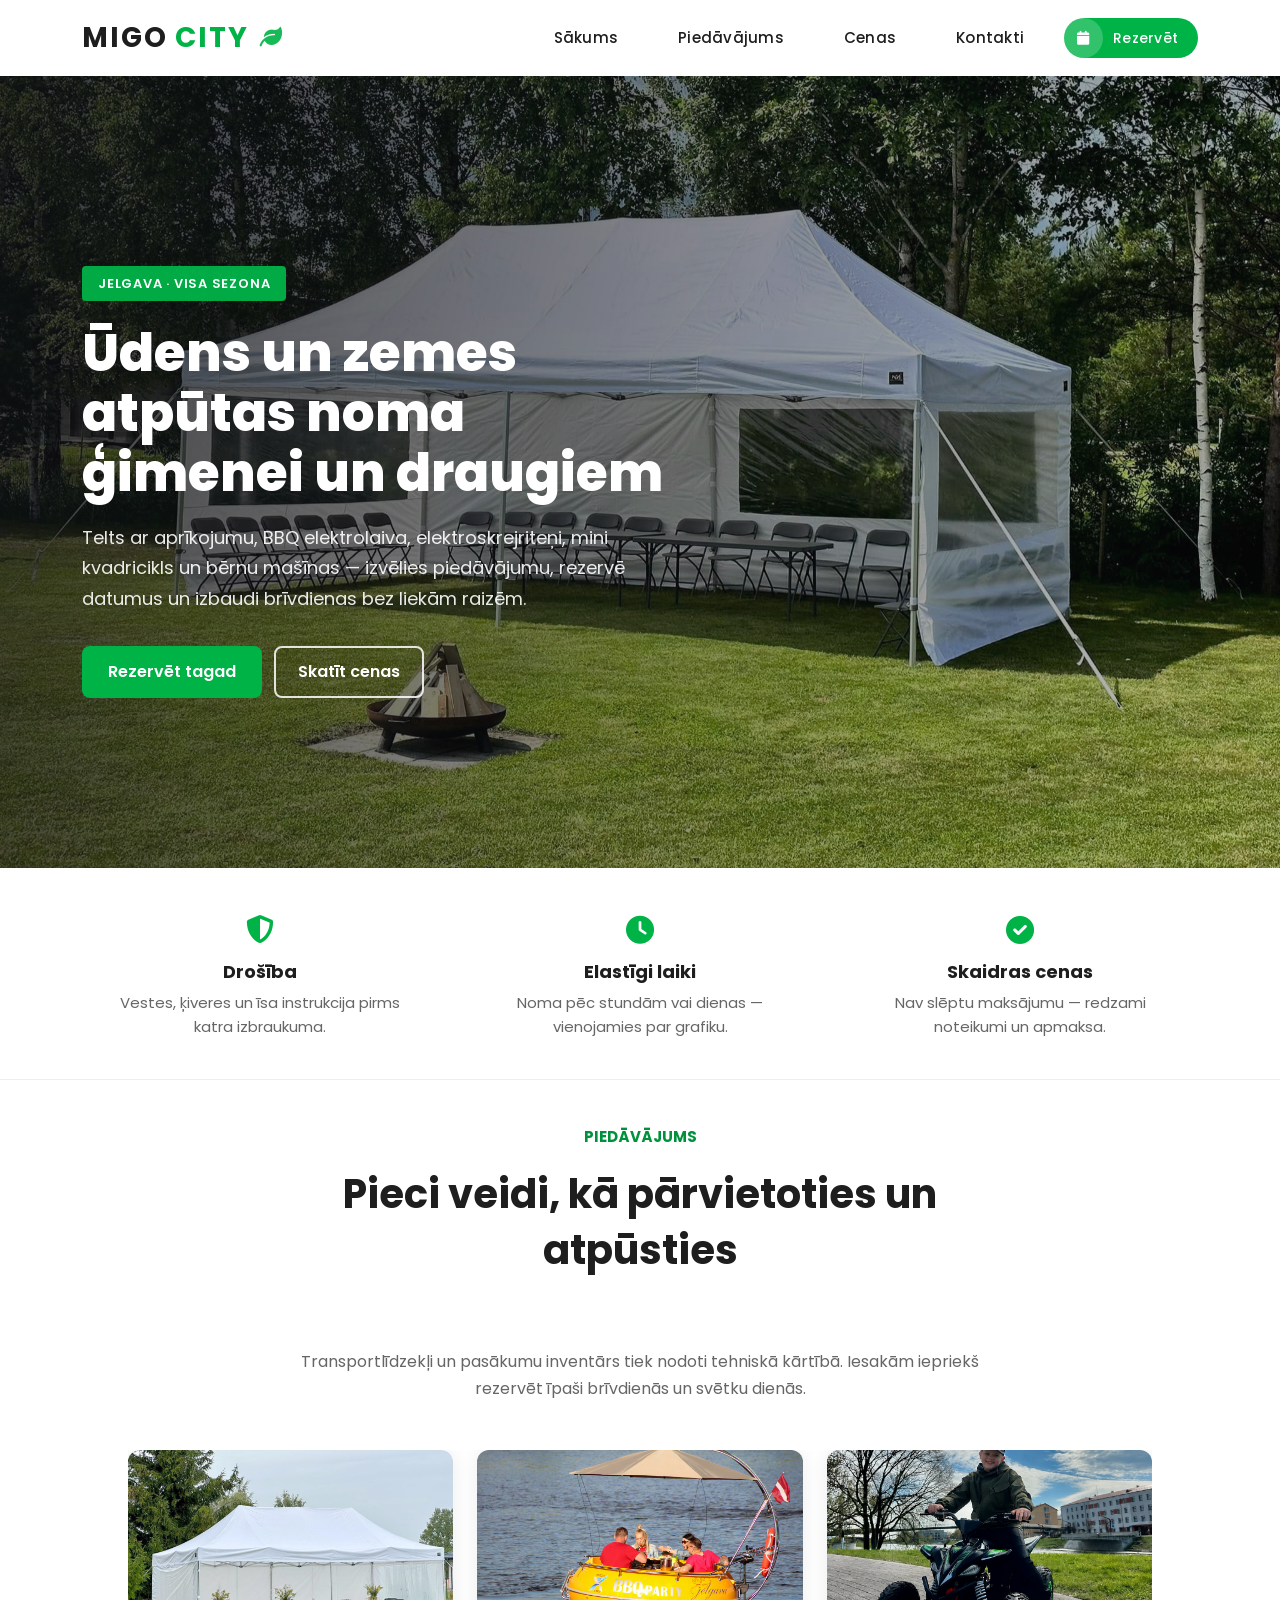
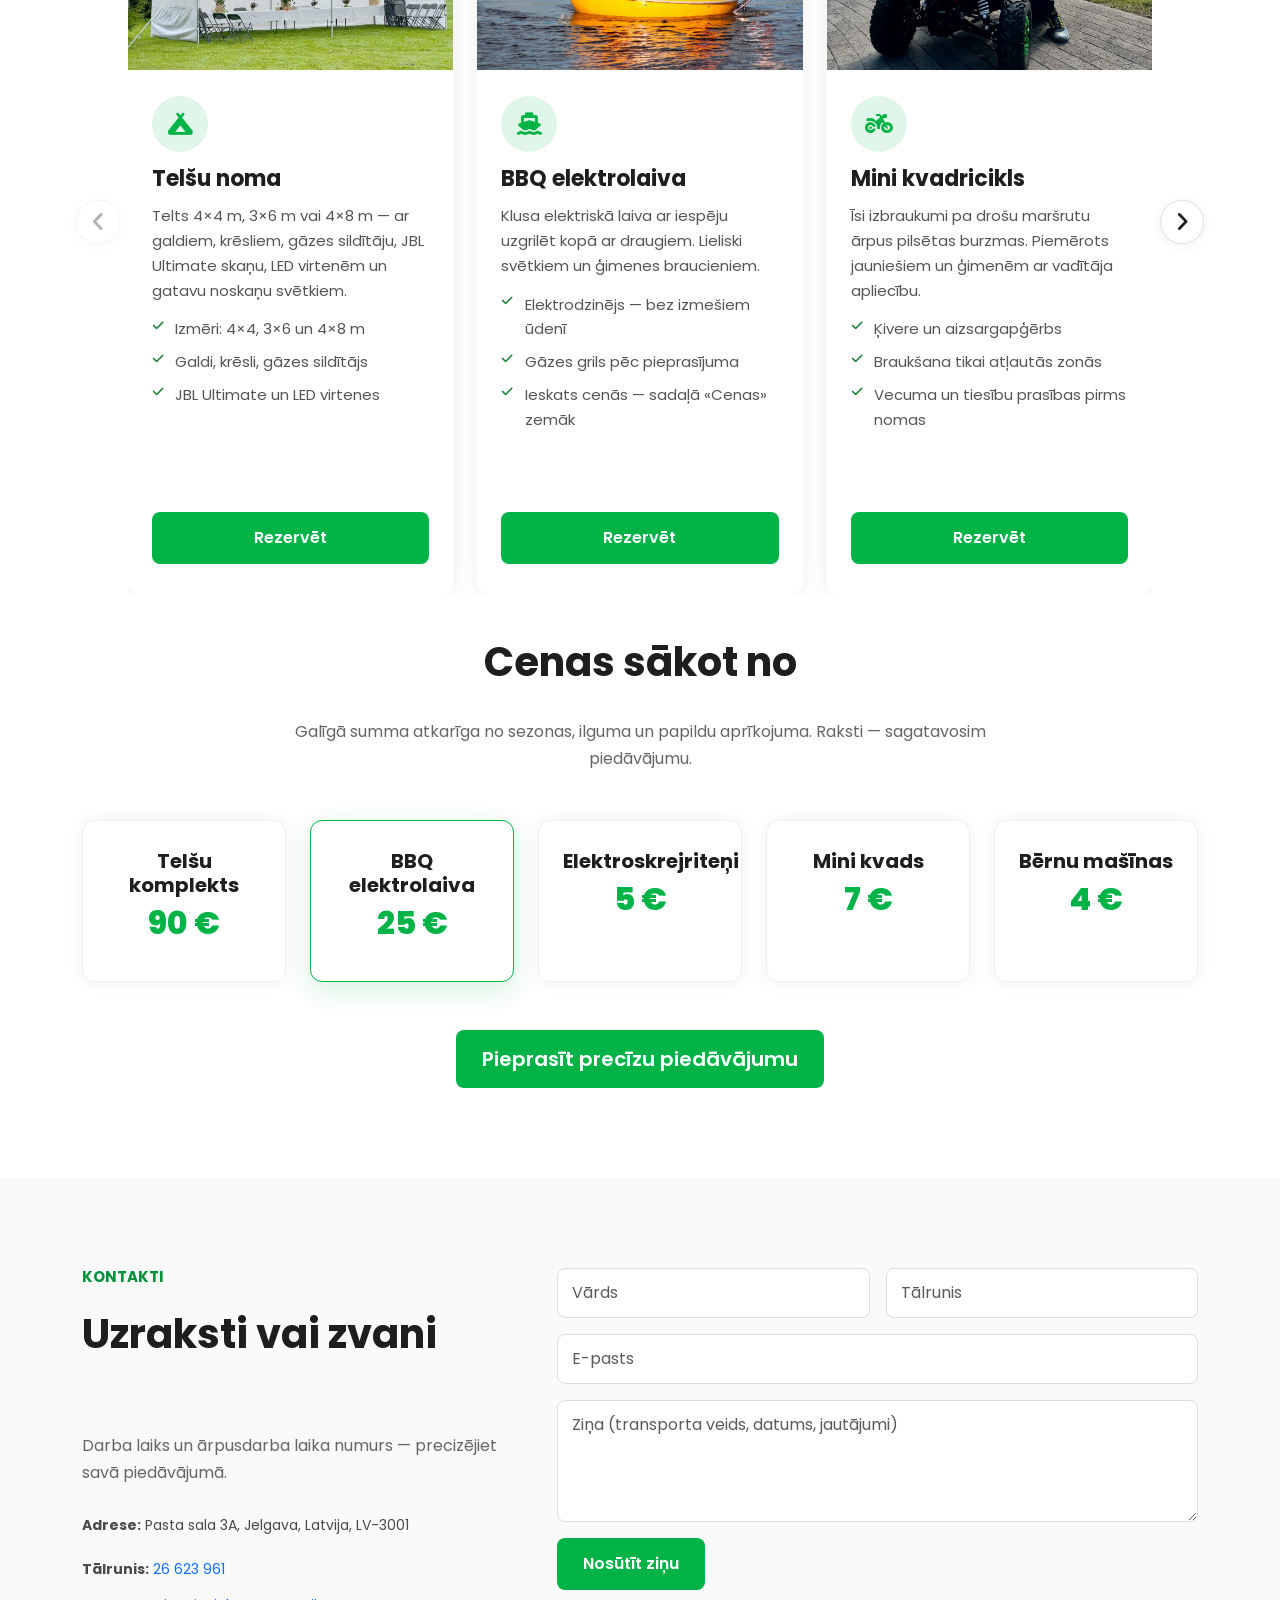
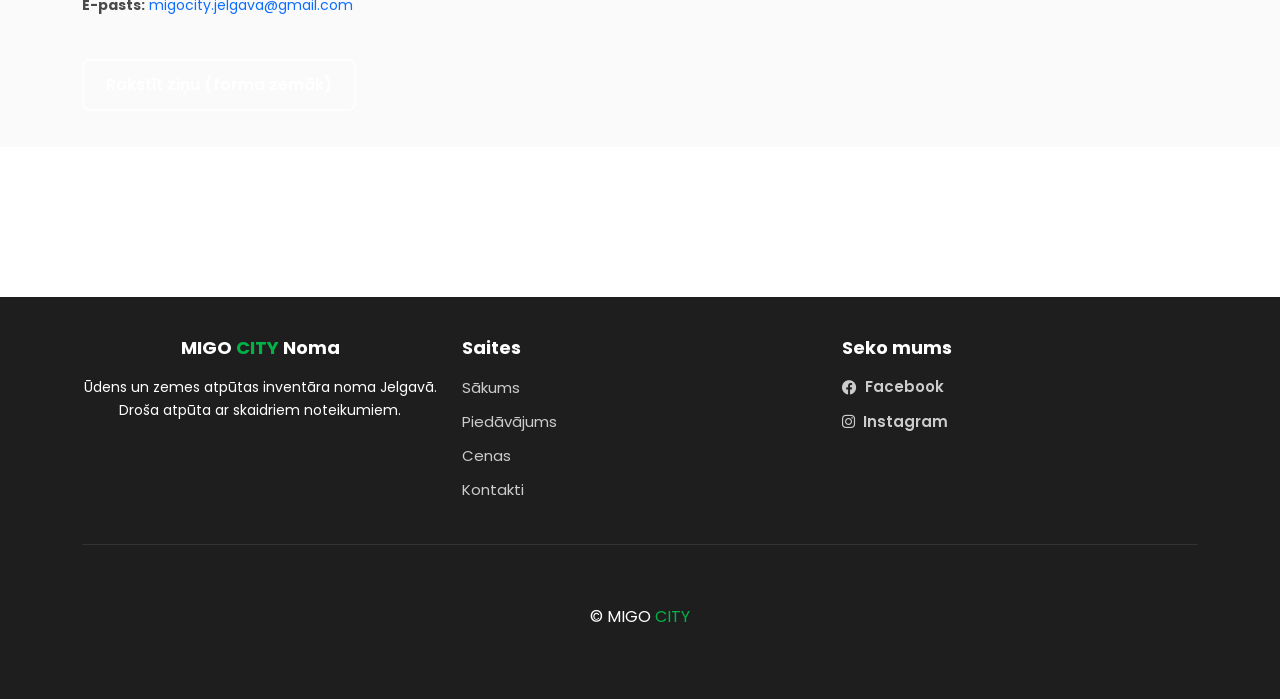
==== index.html @ c5088e1a "Add files via upload" ====
<!DOCTYPE html>
<html lang="lv">

<head>
  <meta charset="utf-8">
  <meta name="viewport" content="width=device-width, initial-scale=1, shrink-to-fit=no">
  <meta name="description" content="Bērnu mašīnu, laivu, elektroskrejriteņu, mini kvadriciklu un telšu noma Jelgavā — ar galdiem, krēsliem, skaņu un LED. Rezervācija un atpūta ar ģimeni.">
  <link href="https://fonts.googleapis.com/css2?family=Poppins:wght@100;200;300;400;500;600;700;800;900&display=swap" rel="stylesheet">
  <title>Migo City Noma — ūdens un zemes atpūta Jelgavā</title>
  <link href="vendor/bootstrap/css/bootstrap.min.css" rel="stylesheet">
  <link rel="stylesheet" href="assets/css/fontawesome.css">
  <link rel="stylesheet" href="assets/css/site.css">
  <link rel="stylesheet" href="assets/css/animate.css">
</head>

<body class="rentals-site">

  <div id="js-preloader" class="js-preloader">
    <div class="preloader-inner">
      <span class="dot"></span>
      <div class="dots"><span></span><span></span><span></span></div>
    </div>
  </div>

  <header class="header-area header-sticky">
    <div class="container">
      <div class="row">
        <div class="col-12">
          <nav class="main-nav">
            <a href="index.html" class="logo">
              <h1><span class="logo-brand-migo">Migo</span> <span class="logo-brand-city">City</span><i class="fa-solid fa-leaf logo-brand-leaf" aria-hidden="true"></i></h1>
            </a>
            <ul class="nav scroll-to-section">
              <li><a href="#sakums">Sākums</a></li>
              <li><a href="#piedavajums">Piedāvājums</a></li>
              <li><a href="#cenas">Cenas</a></li>
              <li><a href="#kontakti">Kontakti</a></li>
              <li><a href="#" data-bs-toggle="modal" data-bs-target="#reservationModal"><i class="fa fa-calendar"></i> Rezervēt</a></li>
            </ul>
            <a class="menu-trigger"><span>Menu</span></a>
          </nav>
        </div>
      </div>
    </div>
  </header>

  <!-- Hero -->
  <section id="sakums" class="rentals-hero header-text">
    <div class="rentals-hero-bg" aria-hidden="true">
      <div class="rentals-hero-track">
        <div class="rentals-hero-slide rentals-hero-slide--2"></div>
        <div class="rentals-hero-slide rentals-hero-slide--3"></div>
        <div class="rentals-hero-slide rentals-hero-slide--2dup" aria-hidden="true"></div>
      </div>
    </div>
    <div class="container">
      <div class="row">
        <div class="col-lg-10 col-xl-9">
          <span class="rentals-hero-badge">Jelgava · visa sezona</span>
          <h1 class="rentals-hero-title">Ūdens un zemes atpūtas noma ģimenei un draugiem</h1>
          <p class="rentals-hero-lead">Telts ar aprīkojumu, BBQ elektrolaiva, elektroskrejriteņi, mini kvadricikls un bērnu mašīnas — izvēlies piedāvājumu, rezervē datumus un izbaudi brīvdienas bez liekām raizēm.</p>
          <div class="rentals-hero-actions">
            <button type="button" class="btn rentals-btn-primary" data-bs-toggle="modal" data-bs-target="#reservationModal">Rezervēt tagad</button>
            <a href="#cenas" class="btn rentals-btn-outline">Skatīt cenas</a>
          </div>
        </div>
      </div>
    </div>
  </section>

  <!-- Trust strip -->
  <section class="rentals-strip">
    <div class="container">
      <div class="row text-center g-4">
        <div class="col-md-4">
          <div class="rentals-strip-item">
            <i class="fa-solid fa-shield rentals-strip-icon" aria-hidden="true"></i>
            <h3>Drošība</h3>
            <p>Vestes, ķiveres un īsa instrukcija pirms katra izbraukuma.</p>
          </div>
        </div>
        <div class="col-md-4">
          <div class="rentals-strip-item">
            <i class="fa-solid fa-clock rentals-strip-icon" aria-hidden="true"></i>
            <h3>Elastīgi laiki</h3>
            <p>Noma pēc stundām vai dienas — vienojamies par grafiku.</p>
          </div>
        </div>
        <div class="col-md-4">
          <div class="rentals-strip-item">
            <i class="fa-solid fa-circle-check rentals-strip-icon" aria-hidden="true"></i>
            <h3>Skaidras cenas</h3>
            <p>Nav slēptu maksājumu — redzami noteikumi un apmaksa.</p>
          </div>
        </div>
      </div>
    </div>
  </section>

  <!-- Offerings -->
  <section id="piedavajums" class="section rentals-section">
    <div class="container">
      <div class="row">
        <div class="col-lg-8 offset-lg-2 text-center mb-5">
          <div class="section-heading">
            <h6>Piedāvājums</h6>
            <h2>Pieci veidi, kā pārvietoties un atpūsties</h2>
          </div>
          <p class="rentals-muted">Transportlīdzekļi un pasākumu inventārs tiek nodoti tehniskā kārtībā. Iesakām iepriekš rezervēt īpaši brīvdienās un svētku dienās.</p>
        </div>
      </div>
      <div class="rentals-cards-carousel" id="rentalsOfferingsCarousel">
        <button type="button" class="rentals-cards-nav rentals-cards-nav-prev" aria-controls="rentalsOfferingsTrack" aria-label="Iepriekšējie piedāvājumi" disabled>
          <i class="fa fa-angle-left" aria-hidden="true"></i>
        </button>
        <div class="rentals-cards-carousel-viewport">
          <div class="rentals-cards-carousel-track" id="rentalsOfferingsTrack">
            <div class="rentals-cards-carousel-cell">
              <article class="rentals-card">
                <img class="rentals-card-img" src="assets/images/tent-rental.jpg" alt="Telts un pasākumu aprīkojums">
                <div class="rentals-card-body">
                  <div class="rentals-icon" aria-hidden="true"><i class="fa-solid fa-campground"></i></div>
                  <h3>Telšu noma</h3>
                  <p class="rentals-card-text">Telts 4×4 m, 3×6 m vai 4×8 m — ar galdiem, krēsliem, gāzes sildītāju, JBL Ultimate skaņu, LED virtenēm un gatavu noskaņu svētkiem.</p>
                  <ul>
                    <li>Izmēri: 4×4, 3×6 un 4×8 m</li>
                    <li>Galdi, krēsli, gāzes sildītājs</li>
                    <li>JBL Ultimate un LED virtenes</li>
                  </ul>
                  <button type="button" class="btn reservation-popup-btn w-100" data-bs-toggle="modal" data-bs-target="#reservationModal">Rezervēt</button>
                </div>
              </article>
            </div>
            <div class="rentals-cards-carousel-cell">
              <article class="rentals-card">
                <img class="rentals-card-img" src="assets/images/bbq-rental.jpg" alt="BBQ elektrolaiva">
                <div class="rentals-card-body">
                  <div class="rentals-icon" aria-hidden="true"><i class="fa-solid fa-ship"></i></div>
                  <h3>BBQ elektrolaiva</h3>
                  <p class="rentals-card-text">Klusa elektriskā laiva ar iespēju uzgrilēt kopā ar draugiem. Lieliski svētkiem un ģimenes braucieniem.</p>
                  <ul>
                    <li>Elektrodzinējs — bez izmešiem ūdenī</li>
                    <li>Gāzes grils pēc pieprasījuma</li>
                    <li>Ieskats cenās — sadaļā «Cenas» zemāk</li>
                  </ul>
                  <button type="button" class="btn reservation-popup-btn w-100" data-bs-toggle="modal" data-bs-target="#reservationModal">Rezervēt</button>
                </div>
              </article>
            </div>
            <div class="rentals-cards-carousel-cell">
              <article class="rentals-card">
                <img class="rentals-card-img rentals-card-img--focus-lower" src="assets/images/mini-quad-rental.png" alt="Mini kvadricikls">
                <div class="rentals-card-body">
                  <div class="rentals-icon" aria-hidden="true"><i class="fa-solid fa-motorcycle"></i></div>
                  <h3>Mini kvadricikls</h3>
                  <p class="rentals-card-text">Īsi izbraukumi pa drošu maršrutu ārpus pilsētas burzmas. Piemērots jauniešiem un ģimenēm ar vadītāja apliecību.</p>
                  <ul>
                    <li>Ķivere un aizsargapģērbs</li>
                    <li>Braukšana tikai atļautās zonās</li>
                    <li>Vecuma un tiesību prasības pirms nomas</li>
                  </ul>
                  <button type="button" class="btn reservation-popup-btn w-100" data-bs-toggle="modal" data-bs-target="#reservationModal">Rezervēt</button>
                </div>
              </article>
            </div>
            <div class="rentals-cards-carousel-cell">
              <article class="rentals-card">
                <img class="rentals-card-img" src="assets/images/electric-scooter-rental.jpg" alt="Elektroskrejriteņi">
                <div class="rentals-card-body">
                  <div class="rentals-icon" aria-hidden="true"><i class="fa-solid fa-bolt"></i></div>
                  <h3>Elektroskrejriteņu noma</h3>
                  <p class="rentals-card-text">Klusi un ērti braucieni pa pilsētu vai promenādi — bez izmešiem, ar vienkāršu vadību. Piemēroti īsiem izbraucieniem un atklāšanai ar draugiem.</p>
                  <ul>
                    <li>Ķivere un drošības aprīkojums pēc noteikumiem</li>
                    <li>Instruktāža pie pirmās nomas</li>
                    <li>Maršruts un ātruma ierobežojumi — saskaņojam pirms izbraukšanas</li>
                  </ul>
                  <button type="button" class="btn reservation-popup-btn w-100" data-bs-toggle="modal" data-bs-target="#reservationModal">Rezervēt</button>
                </div>
              </article>
            </div>
            <div class="rentals-cards-carousel-cell">
              <article class="rentals-card">
                <img class="rentals-card-img" src="assets/images/rentals-hero-3.jpg" alt="Bērnu mašīnas">
                <div class="rentals-card-body">
                  <div class="rentals-icon" aria-hidden="true"><i class="fa-solid fa-car"></i></div>
                  <h3>Bērnu mašīnas</h3>
                  <p class="rentals-card-text">Elektriskās rotaļu mašīnas īsiem izbraukumiem — piemērotas bērniem pieaugušo uzraudzībā. Lieliski ģimenes pasākumiem un svētkiem.</p>
                  <ul>
                    <li>Vecuma un svara ierobežojumi pēc modeļa</li>
                    <li>Braukšana tikai drošās zonās un pēc noteikumiem</li>
                    <li>Nomas ilgums pēc vienošanās</li>
                  </ul>
                  <button type="button" class="btn reservation-popup-btn w-100" data-bs-toggle="modal" data-bs-target="#reservationModal">Rezervēt</button>
                </div>
              </article>
            </div>
          </div>
        </div>
        <button type="button" class="rentals-cards-nav rentals-cards-nav-next" aria-controls="rentalsOfferingsTrack" aria-label="Nākamie piedāvājumi">
          <i class="fa fa-angle-right" aria-hidden="true"></i>
        </button>
      </div>
    </div>
  </section>

  <!-- Pricing -->
  <section id="cenas" class="section rentals-section">
    <div class="container">
      <div class="row mb-5">
        <div class="col-lg-8 offset-lg-2 text-center">
          <div class="section-heading">
            <h2>Cenas sākot no</h2>
          </div>
          <p class="rentals-muted">Galīgā summa atkarīga no sezonas, ilguma un papildu aprīkojuma. Raksti — sagatavosim piedāvājumu.</p>
        </div>
      </div>
      <div class="row row-cols-1 row-cols-md-2 row-cols-xl-5 g-4 rentals-price-row">
        <div class="col">
          <div class="rentals-price-card">
            <h3>Telšu komplekts</h3>
            <p class="rentals-price-amount">90 €</p>
          </div>
        </div>
        <div class="col">
          <div class="rentals-price-card rentals-price-card-featured">
            <h3>BBQ elektrolaiva</h3>
            <p class="rentals-price-amount">25 €</p>
          </div>
        </div>
        <div class="col">
          <div class="rentals-price-card">
            <h3>Elektroskrejriteņi</h3>
            <p class="rentals-price-amount">5 €</p>
          </div>
        </div>
        <div class="col">
          <div class="rentals-price-card">
            <h3>Mini kvads</h3>
            <p class="rentals-price-amount">7 €</p>
          </div>
        </div>
        <div class="col">
          <div class="rentals-price-card">
            <h3>Bērnu mašīnas</h3>
            <p class="rentals-price-amount">4 €</p>
          </div>
        </div>
      </div>
      <div class="text-center mt-5">
        <button type="button" class="btn rentals-btn-primary btn-lg" data-bs-toggle="modal" data-bs-target="#reservationModal">Pieprasīt precīzu piedāvājumu</button>
      </div>
    </div>
  </section>

  <!-- Contact -->
  <section id="kontakti" class="rentals-section rentals-section-alt">
    <div class="container">
      <div class="row">
        <div class="col-lg-5 mb-4 mb-lg-0 scroll-to-section">
          <div class="section-heading">
            <h6>Kontakti</h6>
            <h2>Uzraksti vai zvani</h2>
          </div>
          <p class="rentals-muted mb-4">Darba laiks un ārpusdarba laika numurs — precizējiet savā piedāvājumā.</p>
          <p class="mb-3"><strong>Adrese:</strong> Pasta sala 3A, Jelgava, Latvija, LV-3001</p>
          <p class="mb-2"><strong>Tālrunis:</strong> <a href="tel:+37126623961">26 623 961</a></p>
          <p class="mb-4"><strong>E-pasts:</strong> <a href="mailto:migocity.jelgava@gmail.com">migocity.jelgava@gmail.com</a></p>
          <a href="#kontakti" class="btn rentals-btn-outline mt-3">Rakstīt ziņu (forma zemāk)</a>
        </div>
        <div class="col-lg-7">
          <form class="rentals-contact-form" id="rentalsQuickForm" action="#" method="post">
            <div class="row g-3">
              <div class="col-md-6">
                <input type="text" class="form-control" name="name" placeholder="Vārds" required autocomplete="name">
              </div>
              <div class="col-md-6">
                <input type="tel" class="form-control" name="phone" placeholder="Tālrunis" autocomplete="tel">
              </div>
              <div class="col-12">
                <input type="email" class="form-control" name="email" placeholder="E-pasts" required autocomplete="email">
              </div>
              <div class="col-12">
                <textarea class="form-control" name="message" rows="4" placeholder="Ziņa (transporta veids, datums, jautājumi)" required></textarea>
              </div>
              <div class="col-12">
                <button type="submit" class="btn rentals-btn-primary">Nosūtīt ziņu</button>
              </div>
            </div>
          </form>
          <p class="rentals-form-done mt-3" id="rentalsFormDone" hidden>Paldies! Ziņa nosūtīta — sazināsimies tuvākajā laikā.</p>
        </div>
      </div>
    </div>
  </section>

  <!-- Footer -->
  <footer class="rentals-footer">
    <div class="container">
      <div class="row rentals-footer-grid">
        <div class="col-lg-4 col-md-6 mb-4 mb-lg-0 rentals-footer-brand-col">
          <h4><span class="logo-brand-migo">Migo</span> <span class="logo-brand-city">City</span> Noma</h4>
          <p class="rentals-footer-text">Ūdens un zemes atpūtas inventāra noma Jelgavā. Droša atpūta ar skaidriem noteikumiem.</p>
        </div>
        <div class="col-lg-4 col-md-6 mb-4 mb-lg-0">
          <h4>Saites</h4>
          <ul class="rentals-footer-links scroll-to-section">
            <li><a href="#sakums">Sākums</a></li>
            <li><a href="#piedavajums">Piedāvājums</a></li>
            <li><a href="#cenas">Cenas</a></li>
            <li><a href="#kontakti">Kontakti</a></li>
          </ul>
        </div>
        <div class="col-lg-4 col-md-6">
          <h4>Seko mums</h4>
          <div class="rentals-footer-social">
            <a href="https://www.facebook.com/Migo.City.Jelgava/" class="rentals-footer-social-link" target="_blank" rel="noopener noreferrer"><i class="fab fa-facebook" aria-hidden="true"></i><span> Facebook</span></a>
            <a href="https://www.instagram.com/migocityjelgava/" class="rentals-footer-social-link" target="_blank" rel="noopener noreferrer"><i class="fab fa-instagram" aria-hidden="true"></i><span> Instagram</span></a>
          </div>
        </div>
      </div>
      <div class="rentals-footer-bottom">
        <p>© <span class="logo-brand-migo">Migo</span> <span class="logo-brand-city">City</span></p>
      </div>
    </div>
  </footer>

  <!-- Reservation modal -->
  <div class="modal fade reservation-modal" id="reservationModal" tabindex="-1" aria-labelledby="reservationModalLabel" aria-hidden="true">
    <div class="modal-dialog modal-dialog-centered modal-dialog-scrollable">
      <div class="modal-content">
        <div class="modal-header">
          <h5 class="modal-title" id="reservationModalLabel">Rezervācija</h5>
          <button type="button" class="btn-close" data-bs-dismiss="modal" aria-label="Aizvērt"></button>
        </div>
        <div class="modal-body reservation-modal-body">
          <div id="reservationWidget" class="reservation-widget">
            <div class="reservation-step" id="reservationCalendarStep">
              <p class="reservation-hint">Izvēlieties nomas sākuma un beigu datumu.</p>
              <div class="reservation-cal-toolbar">
                <button type="button" class="reservation-cal-nav" id="resCalPrev" aria-label="Iepriekšējais mēnesis">&lsaquo;</button>
                <span class="reservation-cal-title" id="resCalTitle"></span>
                <button type="button" class="reservation-cal-nav" id="resCalNext" aria-label="Nākamais mēnesis">&rsaquo;</button>
              </div>
              <div class="reservation-cal-weekdays" aria-hidden="true">
                <span>Pr</span><span>Ot</span><span>Tr</span><span>Ce</span><span>Pk</span><span>Se</span><span>Sv</span>
              </div>
              <div class="reservation-cal-grid" id="resCalGrid"></div>
            </div>
            <div class="reservation-step" id="reservationContactStep" hidden>
              <p class="reservation-summary"><strong>Izvēlētais periods:</strong> <span id="resSummaryDates"></span></p>
              <form id="reservationContactForm" class="reservation-form" novalidate>
                <input type="hidden" name="date_from" id="resDateFrom" value="">
                <input type="hidden" name="date_to" id="resDateTo" value="">
                <div class="mb-2">
                  <input type="text" class="form-control reservation-input" name="name" id="resName" placeholder="Vārds" required autocomplete="name">
                </div>
                <div class="mb-2">
                  <input type="tel" class="form-control reservation-input" name="phone" id="resPhone" placeholder="Tālrunis" required autocomplete="tel">
                </div>
                <div class="mb-2">
                  <input type="email" class="form-control reservation-input" name="email" id="resEmail" placeholder="E-pasts" required autocomplete="email">
                </div>
                <div class="mb-3">
                  <textarea class="form-control reservation-input" name="message" id="resMessage" rows="3" placeholder="Ziņa (neobligāti)"></textarea>
                </div>
                <button type="submit" class="btn reservation-submit">Nosūtīt rezervācijas pieprasījumu</button>
              </form>
              <button type="button" class="btn reservation-back" id="resCalBack">Atpakaļ pie kalendāra</button>
              <p class="reservation-done" id="reservationDone" hidden>Paldies! Jūsu pieprasījums ir saglabāts — mēs ar jums sazināsimies.</p>
            </div>
          </div>
        </div>
      </div>
    </div>
  </div>

  <script src="vendor/jquery/jquery.min.js"></script>
  <script src="vendor/bootstrap/js/bootstrap.min.js"></script>
  <script src="assets/js/custom.js"></script>
  <script>
    (function () {
      var f = document.getElementById('rentalsQuickForm');
      var done = document.getElementById('rentalsFormDone');
      if (f && done) {
        f.addEventListener('submit', function (e) {
          e.preventDefault();
          if (!f.checkValidity()) {
            f.reportValidity();
            return;
          }
          f.reset();
          done.hidden = false;
        });
      }
    })();
  </script>
</body>

</html>
---- assets/css/site.css ----
/* Migo City Noma — lapas stili */

:root {
  --migo-accent: #00b347;
  --migo-accent-hover: #00913c;
  --migo-accent-rgb: 0, 179, 71;
  --header-height: 76px;
  --header-height-sticky: 64px;
  --header-height-mobile: 68px;
}

/* ---------------------------------------------
Table of contents
------------------------------------------------
01. font & reset css
02. reset
03. global styles
04. header
05. banner
06. features
07. testimonials
08. contact
09. footer

--------------------------------------------- */
/* 
---------------------------------------------
font & reset css
--------------------------------------------- 
*/
@import url("https://fonts.googleapis.com/css2?family=Poppins:wght@100;200;300;400;500;600;700;800;900");
/* 
---------------------------------------------
reset
--------------------------------------------- 
*/
html, body, div, span, applet, object, iframe, h1, h2, h3, h4, h5, h6, p, blockquote, div
pre, a, abbr, acronym, address, big, cite, code, del, dfn, em, font, img, ins, kbd, q,
s, samp, small, strike, strong, sub, sup, tt, var, b, u, i, center, dl, dt, dd, ol, ul, li,
figure, header, nav, section, article, aside, footer, figcaption {
  margin: 0;
  padding: 0;
  border: 0;
  outline: 0;
}

.clearfix:after {
  content: ".";
  display: block;
  clear: both;
  visibility: hidden;
  line-height: 0;
  height: 0;
}

.clearfix {
  display: inline-block;
}

html[xmlns] .clearfix {
  display: block;
}

* html .clearfix {
  height: 1%;
}

ul, li {
  padding: 0;
  margin: 0;
  list-style: none;
}

header, nav, section, article, aside, footer, hgroup {
  display: block;
}

* {
  box-sizing: border-box;
}

html, body {
  font-family: 'Poppins', sans-serif;
  -ms-text-size-adjust: 100%;
  -webkit-font-smoothing: antialiased;
  -moz-osx-font-smoothing: grayscale;
}

a {
  text-decoration: none !important;
}

h1, h2, h3, h4, h5, h6 {
  color: #1e1e1e;
  margin-top: 0px;
  margin-bottom: 0px;
  font-weight: 700;
}

ul {
  margin-bottom: 0px;
}

p {
  font-size: 14px;
  line-height: 28px;
  color: #4a4a4a;
}

img {
  width: 100%;
  overflow: hidden;
}

/* 
---------------------------------------------
Global Styles
--------------------------------------------- 
*/
html,
body {
  font-family: 'Poppins', sans-serif;
}

::selection {
  background: #0071f8;
  color: #fff;
}

::-moz-selection {
  background: #0071f8;
  color: #fff;
}

.section {
  margin-top: 120px;
}

.section-heading {
  margin-bottom: 70px;
}

.section-heading h2 {
  font-size: 40px;
  font-weight: 700;
  text-transform: capitalize;
  margin-top: 20px;
  line-height: 56px;
}

.section-heading h2 em {
  font-style: normal;
  color: #0071f8;
}

.section-heading h6 {
  color: var(--migo-accent-hover);
  font-size: 15px;
  text-transform: uppercase;
  font-weight: 700;
}

.icon-button a {
  display: inline-block;
  background-color: #1e1e1e;
  color: #fff;
  font-size: 14px;
  font-weight: 400;
  height: 50px;
  line-height: 50px;
  padding: 0px 30px 0px 0px;
  border-radius: 25px;
  transition: all .3s;
}

.icon-button a i {
  background-color: var(--migo-accent);
  height: 50px;
  width: 50px;
  text-align: center;
  border-radius: 50%;
  line-height: 50px;
  display: inline-block;
  margin-right: 15px;
  margin-left: -1px;
}

.icon-button a:hover {
  color: var(--migo-accent);
}

.icon-button a:hover i {
  color: #fff;
}

.main-button a {
  display: inline-block;
  background-color: #1e1e1e;
  color: #fff;
  font-size: 14px;
  font-weight: 500;
  height: 40px;
  line-height: 40px;
  padding: 0px 30px;
  border-radius: 25px;
  transition: all .3s;
}

.main-button a:hover {
  background-color: var(--migo-accent);
  color: #fff;
}

/* 
---------------------------------------------
Pre-loader Style
--------------------------------------------- 
*/

.js-preloader {
  position: fixed;
  top: 0;
  left: 0;
  right: 0;
  bottom: 0;
  background-color: rgba(0,0,0,0.99);
  display: -webkit-box;
  display: flex;
  -webkit-box-align: center;
  align-items: center;
  -webkit-box-pack: center;
  justify-content: center;
  opacity: 1;
  visibility: visible;
  z-index: 9999;
  -webkit-transition: opacity 0.25s ease;
  transition: opacity 0.25s ease;
}

.js-preloader.loaded {
  opacity: 0;
  visibility: hidden;
  pointer-events: none;
}

@-webkit-keyframes dot {
  50% {
      -webkit-transform: translateX(96px);
      transform: translateX(96px);
  }
}

@keyframes dot {
  50% {
      -webkit-transform: translateX(96px);
      transform: translateX(96px);
  }
}

@-webkit-keyframes dots {
  50% {
      -webkit-transform: translateX(-31px);
      transform: translateX(-31px);
  }
}

@keyframes dots {
  50% {
      -webkit-transform: translateX(-31px);
      transform: translateX(-31px);
  }
}

.preloader-inner {
  position: relative;
  width: 142px;
  height: 40px;
  background: transparent;
}

.preloader-inner .dot {
  position: absolute;
  width: 16px;
  height: 16px;
  top: 12px;
  left: 15px;
  background: var(--migo-accent);
  border-radius: 50%;
  -webkit-transform: translateX(0);
  transform: translateX(0);
  -webkit-animation: dot 2.8s infinite;
  animation: dot 2.8s infinite;
}

.preloader-inner .dots {
  -webkit-transform: translateX(0);
  transform: translateX(0);
  margin-top: 12px;
  margin-left: 31px;
  -webkit-animation: dots 2.8s infinite;
  animation: dots 2.8s infinite;
}

.preloader-inner .dots span {
  display: block;
  float: left;
  width: 16px;
  height: 16px;
  margin-left: 16px;
  background: var(--migo-accent);
  border-radius: 50%;
}



/* 
---------------------------------------------
Header Style
--------------------------------------------- 
*/

.sub-header {
  background-color: #fff;
  padding: 10px 0px;
  border-bottom: 1px solid #eee;
}

.sub-header ul li {
  display: inline-block;
}

.sub-header ul.social-links {
  text-align: right;
}

.sub-header ul.social-links li {
  margin-left: 8px;
}

.sub-header ul.social-links li a {
  display: inline-block;
  width: 30px;
  height: 30px;
  background-color: #cdcdcd;
  border-radius: 50%;
  text-align: center;
  line-height: 30px;
  color: #fff;
  font-size: 14px;
  transition: all .3s;
}

.sub-header ul.social-links li a:hover {
  background-color: var(--migo-accent);
}

.sub-header ul.info li {
  font-size: 14px;
  color: #7a7a7a;
  border-right: 1px solid #eee;
  margin-right: 25px;
  padding-right: 25px;
}

.sub-header ul.info li:last-child {
  margin-right: 0px;
  padding-right: 0px;
  border-right: none;
}

.sub-header ul.info li i {
  font-size: 20px;
  color: var(--migo-accent);
  margin-right: 8px;
}

.background-header {
  background-color: #fff;
  height: var(--header-height-sticky) !important;
  position: fixed!important;
  top: 0!important;
  left: 0;
  right: 0;
  box-shadow: 0px 0px 10px rgba(0,0,0,0.15)!important;
  -webkit-transition: all .5s ease 0s;
  -moz-transition: all .5s ease 0s;
  -o-transition: all .5s ease 0s;
  transition: all .5s ease 0s;
}

.header-area {
  position: relative;
  background-color: #fff;
  height: var(--header-height);
  z-index: 100;
  -webkit-transition: all .5s ease 0s;
  -moz-transition: all .5s ease 0s;
  -o-transition: all .5s ease 0s;
  transition: all .5s ease 0s;
}

.header-area .main-nav {
  background: transparent;
  display: flex;
}

.header-area .main-nav .logo {
  -webkit-transition: all 0.3s ease 0s;
  -moz-transition: all 0.3s ease 0s;
  -o-transition: all 0.3s ease 0s;
  transition: all 0.3s ease 0s;
  display: inline-block;
}

.header-area .main-nav .logo h1 {
  line-height: var(--header-height);
  font-size: 28px;
  text-transform: uppercase;
  color: #1e1e1e;
  font-weight: 700;
  letter-spacing: 2px;
  white-space: nowrap;
  display: inline-flex;
  align-items: center;
  gap: 0.25em;
}

.logo-brand-migo,
.logo-brand-city {
  text-transform: uppercase;
}

.logo-brand-city {
  color: var(--migo-accent);
}

.logo-brand-leaf {
  color: var(--migo-accent);
  font-size: 0.8em;
  margin-left: 0.18em;
  opacity: 0.9;
  transform: translateY(-0.05em);
}

.background-header .main-nav .logo h1 {
  line-height: var(--header-height-sticky);
}

.header-area .main-nav ul.nav {
  flex-basis: 100%;
  margin-top: 12px;
  justify-content: right;
  -webkit-transition: all 0.3s ease 0s;
  -moz-transition: all 0.3s ease 0s;
  -o-transition: all 0.3s ease 0s;
  transition: all 0.3s ease 0s;
  position: relative;
  z-index: 999;
}

.header-area .main-nav .nav li:last-child {
  padding-right: 0px;
}

.header-area .main-nav .nav li {
  padding-left: 10px;
  padding-right: 10px;
  height: var(--header-height);
  line-height: var(--header-height);
}

.header-area .main-nav .nav li a {
  display: block;
  padding-left: 20px;
  padding-right: 20px;
  font-weight: 500;
  font-size: 15px;
  height: 40px;
  line-height: 40px;
  text-transform: capitalize;
  color: #1e1e1e;
  -webkit-transition: all 0.4s ease 0s;
  -moz-transition: all 0.4s ease 0s;
  -o-transition: all 0.4s ease 0s;
  transition: all 0.4s ease 0s;
  border: transparent;
  letter-spacing: .25px;
}

.header-area .main-nav .nav li:last-child a {
  background-color: var(--migo-accent);
  color: #fff;
  font-size: 14px;
  font-weight: 500;
  text-transform: none;
  border-radius: 20px;
  padding-left: 0px;
  line-height: 40px;
  height: 40px;
  box-sizing: border-box;
  display: inline-flex;
  align-items: center;
}

.header-area .main-nav .nav li:last-child a i {
  background-color: rgba(255, 255, 255, 0.2);
  display: inline-block;
  width: 40px;
  height: 40px;
  text-align: center;
  line-height: 40px;
  margin-right: 10px;
  border-radius: 50%;
  margin-left: -1px;
}

.header-area .main-nav .nav li:last-child:hover a {
  background-color: var(--migo-accent-hover);
}

.header-area .main-nav .nav li:last-child:hover a i {
  color: #fff;
}

.header-area .main-nav .nav li:hover a {
  color: var(--migo-accent);
}

.header-area .main-nav .nav li a.active {
  color: var(--migo-accent);
}


.background-header .main-nav .nav li a.active {
  color: var(--migo-accent);
}

.header-area .main-nav .menu-trigger {
  cursor: pointer;
  position: absolute;
  top: 18px;
  width: 32px;
  height: 40px;
  text-indent: -9999em;
  z-index: 99;
  right: 20px;
  display: none;
}

.background-header .main-nav .menu-trigger {
  top: 12px;
}

.background-header .main-nav ul.nav {
  margin-top: 20px;
}

.header-area .main-nav .menu-trigger span,
.header-area .main-nav .menu-trigger span:before,
.header-area .main-nav .menu-trigger span:after {
  -moz-transition: all 0.4s;
  -o-transition: all 0.4s;
  -webkit-transition: all 0.4s;
  transition: all 0.4s;
  background-color: #1e1e1e;
  display: block;
  position: absolute;
  width: 30px;
  height: 2px;
  left: 0;
}

.header-area .main-nav .menu-trigger span:before,
.header-area .main-nav .menu-trigger span:after {
  -moz-transition: all 0.4s;
  -o-transition: all 0.4s;
  -webkit-transition: all 0.4s;
  transition: all 0.4s;
  background-color: #1e1e1e;
  display: block;
  position: absolute;
  width: 30px;
  height: 2px;
  left: 0;
  width: 75%;
}

.header-area .main-nav .menu-trigger span:before,
.header-area .main-nav .menu-trigger span:after {
  content: "";
}

.header-area .main-nav .menu-trigger span {
  top: 16px;
}

.header-area .main-nav .menu-trigger span:before {
  -moz-transform-origin: 33% 100%;
  -ms-transform-origin: 33% 100%;
  -webkit-transform-origin: 33% 100%;
  transform-origin: 33% 100%;
  top: -10px;
  z-index: 10;
}

.header-area .main-nav .menu-trigger span:after {
  -moz-transform-origin: 33% 0;
  -ms-transform-origin: 33% 0;
  -webkit-transform-origin: 33% 0;
  transform-origin: 33% 0;
  top: 10px;
}

.header-area .main-nav .menu-trigger.active span,
.header-area .main-nav .menu-trigger.active span:before,
.header-area .main-nav .menu-trigger.active span:after {
  background-color: transparent;
  width: 100%;
}

.header-area .main-nav .menu-trigger.active span:before {
  -moz-transform: translateY(6px) translateX(1px) rotate(45deg);
  -ms-transform: translateY(6px) translateX(1px) rotate(45deg);
  -webkit-transform: translateY(6px) translateX(1px) rotate(45deg);
  transform: translateY(6px) translateX(1px) rotate(45deg);
  background-color: #1e1e1e;
}

.background-header .main-nav .menu-trigger.active span:before {
  background-color: #1e1e1e;
}

.header-area .main-nav .menu-trigger.active span:after {
  -moz-transform: translateY(-6px) translateX(1px) rotate(-45deg);
  -ms-transform: translateY(-6px) translateX(1px) rotate(-45deg);
  -webkit-transform: translateY(-6px) translateX(1px) rotate(-45deg);
  transform: translateY(-6px) translateX(1px) rotate(-45deg);
  background-color: #1e1e1e;
}

.background-header .main-nav .menu-trigger.active span:after {
  background-color: #1e1e1e;
}

.visible{
  display:inline !important;
}

/* Logo + nav on one row (not stacked) from tablet up */
@media (min-width: 768px) {
  .header-area .main-nav {
    flex-wrap: nowrap;
    align-items: center;
    justify-content: flex-start;
  }

  .header-area .main-nav ul.nav {
    flex-basis: auto;
    flex-grow: 1;
    flex-shrink: 1;
    margin-top: 0;
    margin-left: auto;
    justify-content: flex-end;
    display: flex;
    min-width: 0;
    overflow-x: auto;
    flex-wrap: nowrap;
    -webkit-overflow-scrolling: touch;
  }

  .header-area .main-nav ul.nav::-webkit-scrollbar {
    height: 0;
  }

  .background-header .main-nav ul.nav {
    margin-top: 0;
  }

  .header-area .main-nav .logo h1 {
    line-height: 1.2;
    padding: 8px 0;
  }

  .background-header .main-nav .logo h1 {
    line-height: 1.2;
    padding: 6px 0;
  }

  .header-area .main-nav .nav li {
    height: auto;
    line-height: 1;
    flex: 0 0 auto;
  }

  .header-area .main-nav .nav li a {
    line-height: var(--header-height);
    height: auto;
  }

  .header-area .main-nav .nav li:last-child {
    display: flex;
    align-items: center;
    align-self: stretch;
  }

  .header-area .main-nav .nav li:last-child a {
    line-height: 40px;
    height: 40px;
    margin-top: 0;
    margin-bottom: 0;
  }

  .background-header .main-nav .nav li a {
    line-height: var(--header-height-sticky);
  }

  .background-header .main-nav .nav li:last-child a {
    line-height: 40px;
    height: 40px;
  }
}

@media (max-width: 1200px) {
  .header-area .main-nav .nav li {
    padding-left: 5px;
    padding-right: 5px;
  }

}

@media (max-width: 767px) {
  .background-header .main-nav {
    box-shadow: 0px 0px 15px rgba(0, 0, 0, 0.15);
    border-radius: 0px 0px 25px 25px;
    width: 100%;
  }
  .background-header .main-nav .nav,
  .header-area .main-nav .nav {
    background-color: #fff;
  }
  .background-header .main-nav .nav li a,
  .header-area .main-nav .nav li a {
    line-height: 50px;
    height: 50px;
    font-weight: 400;
    color: #1e1e1e;
    background-color: #fff;
     border-radius: 0px 0px 25px 25px;
  }
  .background-header .main-nav .nav li,
  .header-area .main-nav .nav li {
    border-top: 1px solid #ddd;
    background-color: #f1f0fe;
    height: 50px;
    border-radius: 0px 0px 25px 25px;
  }
  .header-area .main-nav .nav {
    height: auto;
    flex-basis: 100%;
  }
  .header-area .main-nav .logo {
    position: absolute;
    left: 30px;
    top: 0px;
  }
  .background-header .main-nav .logo {
    top: 0px;
  }
  .background-header .main-nav .border-button {
    top: 0px !important;
  }
  .header-area .main-nav .border-button {
    position: absolute;
    top: 15px;
    right: 70px;
  }
  .header-area.header-sticky .nav li a:hover,
  .header-area.header-sticky .nav li a.active {
    color: var(--migo-accent-hover)!important;
    opacity: 1;
  }
  .header-area.header-sticky .nav li.search-icon a {
    width: 100%;
  }
  .header-area .nav li:last-child a {
    background-color: transparent !important;
    font-weight: 300 !important;
    text-transform: capitalize !important;
  }
  .header-area {
    padding: 0px 15px;
    height: var(--header-height-mobile);
    box-shadow: none;
    text-align: center;
  }
  .header-area .container {
    padding: 0px;
  }
  .header-area .logo {
    margin-left: 0px;
  }
  .header-area .menu-trigger {
    display: block !important;
  }
  .header-area .main-nav {
    overflow: hidden;
  }
  .header-area .main-nav .nav {
    float: none;
    width: 100%;
    display: none;
    -webkit-transition: all 0s ease 0s;
    -moz-transition: all 0s ease 0s;
    -o-transition: all 0s ease 0s;
    transition: all 0s ease 0s;
    margin-left: 0px;
  }
  .header-area .main-nav .nav li:first-child {
    border-top: 1px solid #eee;
  }
  .header-area.header-sticky .nav {
    margin-top: var(--header-height-mobile) !important;
  }
  .background-header.header-sticky .nav {
    margin-top: var(--header-height-mobile) !important;
  }
  .header-area .main-nav .nav li {
    width: 100%;
    background: #fff;
    padding-left: 0px !important;
    padding-right: 0px !important;
  }
  
}

/* 
---------------------------------------------
Banner Style
--------------------------------------------- 
*/

.main-banner .item {
  background-position: center center;
  background-repeat: no-repeat;
  background-size: cover;
  padding: 85px 18% 115px 18%;
  margin-top: 0px;
}

.main-banner .item-1 {
  background-image: url(../images/bbq-rental.jpg);
}

.main-banner .item-2 {
  background-image: url(../images/banner-02.jpg);
}

.main-banner .item-3 {
  background-image: url(../images/banner-03.jpg);
}

.main-banner .item span.category {
  background-color: #fff;
  color: #1e1e1e;
  font-size: 15px;
  font-weight: 500;
  text-transform: capitalize;
  padding: 5px 12px;
  display: inline-block;
  margin-bottom: 18px;
}

.main-banner .item span.category em {
  font-style: normal;
  color: var(--migo-accent);
}

.main-banner .item h2 {
  font-size: 44px;
  font-weight: 700;
  text-transform: uppercase;
  color: #fff;
  line-height: 52px;
  width: 50%;
  margin-bottom: 0px;
}

.main-banner .owl-dots {
  position: absolute;
  bottom: 24px;
  left: 18%;
}

.main-banner .owl-dots .owl-dot {
  width: 10px;
  height: 10px;
  background-color: #fff;
  border-radius: 50%;
  margin-right: 10px;
  transition: all .5s;
}

.main-banner .owl-dots .active {
  background-color: var(--migo-accent);
}

.main-banner .owl-nav {
  position: absolute;
  top: 50%;
  width: 100%;
  transform: translateY(-50px);
}

.main-banner .owl-nav .owl-prev i,
.main-banner .owl-nav .owl-next i {
  width: 50px;
  height: 50px;
  line-height: 50px;
  font-size: 24px;
  display: inline-block;
  color: #fff;
  background-color: rgba(255, 255, 255, 0.2);
  border-radius: 50%;
  opacity: 1;
  transition: all .3s;
}

.main-banner .owl-nav .owl-prev i {
  position: absolute;
  left: 45px;
}

.main-banner .owl-nav .owl-next i {
  position: absolute;
  right: 45px;
}

.main-banner .owl-nav .owl-prev i:hover,
.main-banner .owl-nav .owl-next i:hover {
  opacity: 1;
  background-color: rgba(255, 255, 255, 0.5);
}



/* 
---------------------------------------------
Featured Style
--------------------------------------------- 
*/

.featured .left-image {
  position: relative;
}

.featured .left-image > img {
  display: block;
  width: 100%;
  min-height: 520px;
  box-sizing: border-box;
  object-fit: cover;
  object-position: center;
}

.featured .section-heading {
  margin-left: 10px;
  margin-right: 10px;
  margin-bottom: 60px;
}

.featured .section-heading h2 {
  width: 70%;
}

.featured .section-heading.featured-rental h2 {
  width: 100%;
}

.featured .section-heading.featured-rental > p {
  margin-top: 18px;
  margin-bottom: 0;
  font-size: 16px;
  line-height: 1.65;
  color: #5a5a5a;
  max-width: 100%;
}

.featured .section-heading.featured-rental .featured-lead {
  margin-top: 22px;
}

.featured .section-heading.featured-rental .featured-price {
  margin-top: 20px;
}

.featured .section-heading.featured-rental .featured-price strong {
  color: var(--migo-accent);
  font-size: 20px;
  font-weight: 700;
}

.featured .section-heading.featured-rental .featured-note {
  margin-top: 10px;
  font-size: 15px;
  color: #888;
}

.featured-reservation-trigger {
  margin-left: 10px;
  margin-right: 10px;
  margin-top: 8px;
}

.reservation-popup-btn {
  display: inline-block;
  min-width: 200px;
  padding: 14px 28px;
  border: none;
  border-radius: 8px;
  background: var(--migo-accent);
  color: #fff !important;
  font-size: 16px;
  font-weight: 600;
  text-transform: none;
  transition: opacity 0.2s;
}

.reservation-popup-btn:hover {
  opacity: 0.92;
  color: #fff !important;
}

.reservation-modal .modal-content {
  border: none;
  border-radius: 12px;
  overflow: hidden;
}

.reservation-modal .modal-header {
  border-bottom: 1px solid #eee;
  padding: 16px 20px;
}

.reservation-modal .modal-title {
  font-size: 18px;
  font-weight: 600;
  color: #1e1e1e;
}

.reservation-modal-body {
  padding-top: 18px;
  padding-bottom: 22px;
}

.reservation-widget {
  max-width: 100%;
}

.reservation-hint {
  font-size: 14px;
  color: #666;
  margin-bottom: 14px;
}

.reservation-cal-toolbar {
  display: flex;
  align-items: center;
  justify-content: space-between;
  margin-bottom: 10px;
}

.reservation-cal-title {
  font-size: 16px;
  font-weight: 600;
  color: #1e1e1e;
}

.reservation-cal-nav {
  width: 36px;
  height: 36px;
  border: none;
  border-radius: 8px;
  background: var(--migo-accent);
  color: #fff;
  font-size: 20px;
  line-height: 1;
  cursor: pointer;
  transition: opacity 0.2s;
}

.reservation-cal-nav:hover {
  opacity: 0.88;
}

.reservation-cal-weekdays {
  display: grid;
  grid-template-columns: repeat(7, 1fr);
  gap: 4px;
  margin-bottom: 6px;
  font-size: 12px;
  font-weight: 600;
  color: #888;
  text-align: center;
}

.reservation-cal-grid {
  display: grid;
  grid-template-columns: repeat(7, 1fr);
  gap: 4px;
}

.reservation-cal-grid > .reservation-cal-pad {
  min-height: 38px;
}

.reservation-cal-day {
  min-height: 38px;
  border: 1px solid #e8e8e8;
  border-radius: 8px;
  background: #fff;
  font-size: 14px;
  font-weight: 500;
  color: #1e1e1e;
  cursor: pointer;
  transition: background 0.15s, border-color 0.15s, color 0.15s;
}

.reservation-cal-day:hover:not(:disabled) {
  border-color: var(--migo-accent);
  color: var(--migo-accent);
}

.reservation-cal-day:disabled {
  opacity: 0.35;
  cursor: not-allowed;
}

.reservation-cal-day.in-range {
  background: #fff3ef;
  border-color: #f8c4b4;
}

.reservation-cal-day.is-start,
.reservation-cal-day.is-end {
  background: var(--migo-accent);
  border-color: var(--migo-accent);
  color: #fff;
}

.reservation-cal-day.is-start.in-range,
.reservation-cal-day.is-end.in-range {
  background: var(--migo-accent);
}

.reservation-summary {
  font-size: 15px;
  color: #333;
  margin-bottom: 16px;
  line-height: 1.5;
}

.reservation-form .reservation-input {
  border-radius: 8px;
  border: 1px solid #e0e0e0;
  font-size: 14px;
  padding: 10px 12px;
}

.reservation-form .reservation-input:focus {
  border-color: var(--migo-accent);
  box-shadow: 0 0 0 2px rgba(var(--migo-accent-rgb), 0.15);
}

.reservation-submit {
  width: 100%;
  background: var(--migo-accent) !important;
  color: #fff !important;
  border: none !important;
  border-radius: 8px;
  font-weight: 600;
  font-size: 15px;
  padding: 12px 16px;
  margin-bottom: 10px;
}

.reservation-submit:hover {
  opacity: 0.92;
  color: #fff !important;
}

.reservation-form + .reservation-back {
  margin-top: 4px;
}

.reservation-back {
  width: 100%;
  background: transparent !important;
  color: var(--migo-accent) !important;
  border: 1px solid var(--migo-accent) !important;
  border-radius: 8px;
  font-size: 14px;
  padding: 10px 16px;
}

.reservation-back:hover {
  background: #fff8f5 !important;
  color: var(--migo-accent) !important;
}

.reservation-done {
  margin-top: 16px;
  margin-bottom: 0;
  font-size: 15px;
  color: #1a7f37;
  font-weight: 500;
}

.featured .info-table {
  border-radius: 10px;
  box-shadow: 0px 0px 15px rgba(0, 0, 0, 0.15);
  padding: 35px 30px;
}

.featured .info-table ul li {
  display: block;
  margin-bottom: 35px;
  padding-bottom: 35px;
  border-bottom: 1px solid #eee;
}

.featured .info-table ul li:last-child {
  border-bottom: none;
  padding-bottom: 0;
  margin-bottom: 0;
}

.featured .info-table ul li img,
.featured .info-table ul li .featured-info-icon {
  float: left;
  margin-right: 25px;
}

.featured .info-table ul li .featured-info-icon {
  display: inline-flex;
  align-items: center;
  justify-content: center;
  width: 52px;
  height: 52px;
  flex-shrink: 0;
  border-radius: 50%;
  background-color: rgba(var(--migo-accent-rgb), 0.1);
  color: var(--migo-accent);
  font-size: 22px;
  line-height: 1;
}

.featured .info-table ul li h4 {
  font-size: 22px;
  font-weight: 600;
}

.featured .info-table ul li h4 span {
  font-size: 15px;
  color: #aaa;
  font-weight: 400;
}

/* 
---------------------------------------------
Video Style
--------------------------------------------- 
*/

.video {
  background-color: #222;
  background-image: url(../images/video-strip-1.jpeg), url(../images/video-strip-2.jpg);
  background-repeat: no-repeat, no-repeat;
  background-size: 50% 100%, 50% 100%;
  background-position: left center, right center;
  padding: 100px 0px 250px 0px;
  position: relative;
  filter: none;
  backdrop-filter: none;
}

.video-content {
  margin-top: -240px;
}

.video .section-heading h2 {
  color: #fff;
  text-shadow: 0 2px 16px rgba(0, 0, 0, 0.55);
}

.video-content .video-frame {
  position: relative;
  box-shadow: 0px 0px 15px rgba(0, 0, 0, 0.15);
  border-radius: 10px;
}

.video-content .video-frame img {
  border-radius: 10px;
}

.video-content .video-frame a {
  position: absolute;
  left: 50%;
  top: 50%;
  transform: translate(-26px, -26px);
  width: 52px;
  height: 52px;
  background-color: #fff;
  border-radius: 50%;
  display: inline-block;
  text-align: center;
  line-height: 52px;
  color: var(--migo-accent);
  outline: 15px solid rgba(254, 85, 37, 0.5);
  font-size: 18px;
}

/* Heading-only video strip (no overlapping media card) */
.video.video-no-media {
  padding: 100px 0px 100px 0px;
}

.video.video-no-media + .best-deal {
  margin-top: 70px;
}

/* 
---------------------------------------------
Rentals site home (index.html)
--------------------------------------------- 
*/

.rentals-hero {
  position: relative;
  overflow: hidden;
  min-height: 88vh;
  display: flex;
  align-items: center;
  padding: 120px 0 100px;
  background-color: #222;
}

.rentals-hero-bg {
  position: absolute;
  inset: 0;
  z-index: 0;
  overflow: hidden;
}

.rentals-hero-track {
  display: flex;
  width: 300%;
  height: 100%;
  will-change: transform;
  animation: rentalsHeroSlide 22s ease-in-out infinite;
}

.rentals-hero-slide {
  flex: 0 0 33.333%;
  width: 33.333%;
  height: 100%;
  background-size: cover;
  background-position: center center;
  background-repeat: no-repeat;
}

.rentals-hero-slide--2 {
  background-image: url(../images/rentals-hero-2.jpg);
}

.rentals-hero-slide--3 {
  background-image: url(../images/rentals-hero-3.jpg);
}

.rentals-hero-slide--2dup {
  background-image: url(../images/rentals-hero-2.jpg);
}

@keyframes rentalsHeroSlide {
  0%,
  28% {
    transform: translateX(0);
  }
  33%,
  61% {
    transform: translateX(-33.333%);
  }
  66%,
  94% {
    transform: translateX(-66.666%);
  }
  100% {
    transform: translateX(-66.666%);
  }
}

@media (prefers-reduced-motion: reduce) {
  .rentals-hero-track {
    animation: none;
    transform: translateX(0) !important;
  }
}

.rentals-hero::before {
  content: "";
  position: absolute;
  inset: 0;
  background: linear-gradient(105deg, rgba(15, 15, 20, 0.82) 0%, rgba(15, 15, 20, 0.45) 55%, rgba(15, 15, 20, 0.25) 100%);
  z-index: 1;
  pointer-events: none;
}

.rentals-hero .container {
  position: relative;
  z-index: 2;
}

.rentals-hero-badge {
  display: inline-block;
  background: rgba(var(--migo-accent-rgb), 0.95);
  color: #fff;
  font-size: 13px;
  font-weight: 600;
  text-transform: uppercase;
  letter-spacing: 0.06em;
  padding: 8px 16px;
  border-radius: 4px;
  margin-bottom: 22px;
}

.rentals-hero-title {
  font-size: clamp(32px, 5vw, 52px);
  font-weight: 800;
  line-height: 1.15;
  color: #fff;
  text-transform: none;
  margin-bottom: 20px;
  max-width: 18ch;
}

.rentals-hero-lead {
  font-size: 18px;
  line-height: 1.7;
  color: rgba(255, 255, 255, 0.9);
  max-width: 36rem;
  margin-bottom: 32px;
}

.rentals-hero-actions {
  display: flex;
  flex-wrap: wrap;
  gap: 12px;
  align-items: center;
}

.rentals-btn-primary {
  background: var(--migo-accent) !important;
  color: #fff !important;
  border: none !important;
  border-radius: 8px;
  font-weight: 600;
  padding: 14px 26px;
}

.rentals-btn-primary:hover {
  opacity: 0.92;
  color: #fff !important;
}

.rentals-btn-outline {
  background: transparent !important;
  color: #fff !important;
  border: 2px solid rgba(255, 255, 255, 0.85) !important;
  border-radius: 8px;
  font-weight: 600;
  padding: 12px 22px;
}

.rentals-btn-outline:hover {
  background: rgba(255, 255, 255, 0.12) !important;
  color: #fff !important;
}

.rentals-btn-ghost {
  background: rgba(255, 255, 255, 0.1) !important;
  color: #fff !important;
  border: 1px solid rgba(255, 255, 255, 0.25) !important;
  border-radius: 8px;
  font-weight: 500;
  padding: 12px 20px;
}

.rentals-btn-ghost:hover {
  background: rgba(255, 255, 255, 0.18) !important;
  color: #fff !important;
}

.rentals-strip {
  padding: 48px 0 40px;
  background: #fff;
  border-bottom: 1px solid #eee;
}

/* No double gap: global .section { margin-top: 120px } left empty band under trust strip */
.rentals-site .rentals-strip + .section.rentals-section {
  margin-top: 0;
  padding-top: 48px;
}

.rentals-strip-item h3 {
  font-size: 18px;
  font-weight: 700;
  margin: 14px 0 8px;
  color: #1e1e1e;
}

.rentals-strip-item p {
  font-size: 15px;
  color: #666;
  margin: 0;
  line-height: 1.6;
  max-width: 280px;
  margin-left: auto;
  margin-right: auto;
}

.rentals-strip-icon {
  font-size: 28px;
  color: var(--migo-accent);
}

.rentals-section {
  padding-top: 90px;
  padding-bottom: 90px;
}

/* Pricing: pull up under offerings (global .section margin + rentals padding) */
body.rentals-site #piedavajums.section.rentals-section {
  padding-bottom: 40px;
}

body.rentals-site #cenas.section.rentals-section {
  margin-top: 0;
  padding-top: 0;
}

body.rentals-site #cenas .section-heading {
  margin-bottom: 28px;
}

body.rentals-site #cenas .section-heading h2 {
  margin-top: 0;
}

.rentals-section-alt {
  background: #fafafa;
}

/* Contact: less empty band above footer (rentals-section default 90px bottom) */
body.rentals-site #kontakti.rentals-section {
  padding-bottom: 36px;
}

.rentals-muted {
  color: #666;
  font-size: 16px;
  line-height: 1.7;
}

.rentals-card-text {
  font-size: 15px;
  color: #555;
  line-height: 1.65;
  margin-bottom: 14px;
}

.rentals-steps {
  display: flex;
  flex-direction: column;
  gap: 28px;
}

.rentals-step {
  display: flex;
  gap: 20px;
  align-items: flex-start;
}

.rentals-step-num {
  flex: 0 0 48px;
  width: 48px;
  height: 48px;
  border-radius: 50%;
  background: var(--migo-accent);
  color: #fff;
  font-weight: 800;
  font-size: 18px;
  display: flex;
  align-items: center;
  justify-content: center;
}

.rentals-step h4 {
  font-size: 18px;
  font-weight: 700;
  margin-bottom: 8px;
  color: #1e1e1e;
}

.rentals-step p {
  margin: 0;
  color: #555;
  font-size: 15px;
  line-height: 1.65;
}

.rentals-price-card {
  background: #fff;
  border-radius: 12px;
  padding: 28px 24px;
  box-shadow: 0 0 18px rgba(0, 0, 0, 0.06);
  height: 100%;
  border: 1px solid #eee;
  text-align: center;
}

.rentals-price-card-featured {
  border-color: var(--migo-accent);
  box-shadow: 0 8px 28px rgba(var(--migo-accent-rgb), 0.18);
}

.rentals-price-card h3 {
  font-size: 20px;
  font-weight: 700;
  margin-bottom: 12px;
}

.rentals-price-amount {
  font-size: 32px;
  font-weight: 800;
  color: var(--migo-accent);
  margin-bottom: 16px;
}

.rentals-price-card ul {
  margin: 0;
  padding-left: 1.1rem;
  color: #555;
  font-size: 15px;
  line-height: 1.65;
}

@media (max-width: 1199.98px) {
  .rentals-site #cenas .rentals-price-row.row {
    flex-wrap: nowrap !important;
    overflow-x: auto;
    overflow-y: hidden;
    -webkit-overflow-scrolling: touch;
    padding-bottom: 10px;
  }

  .rentals-site #cenas .rentals-price-row.row > .col {
    flex: 0 0 280px;
    max-width: 280px;
    width: 280px;
  }
}

.rentals-accordion .accordion-button {
  font-weight: 600;
  font-size: 16px;
}

.rentals-accordion .accordion-item {
  border-radius: 8px !important;
  margin-bottom: 10px;
  overflow: hidden;
  border: 1px solid #eaeaea !important;
}

.rentals-map-placeholder {
  min-height: 280px;
  border-radius: 12px;
  background: linear-gradient(145deg, #e8e8e8, #f5f5f5);
  display: flex;
  flex-direction: column;
  align-items: center;
  justify-content: center;
  text-align: center;
  padding: 32px;
  color: #666;
  border: 1px dashed #ccc;
}

.rentals-map-placeholder i {
  font-size: 48px;
  color: var(--migo-accent);
  margin-bottom: 16px;
}

.rentals-list-check {
  list-style: none;
  padding: 0;
  margin: 20px 0 0;
}

.rentals-list-check li {
  display: flex;
  align-items: center;
  gap: 12px;
  margin-bottom: 12px;
  color: #444;
  font-size: 15px;
}

.rentals-list-check i {
  color: var(--migo-accent);
  width: 22px;
}

.rentals-contact-form .form-control {
  border-radius: 8px;
  border: 1px solid #ddd;
  padding: 12px 14px;
}

.rentals-form-done {
  color: #1a7f37;
  font-weight: 600;
}

.rentals-footer {
  background: #1e1e1e;
  color: #aaa;
  padding-top: 0;
}

.rentals-footer h4 {
  color: #fff;
  font-size: 18px;
  font-weight: 700;
  margin-bottom: 18px;
}

.rentals-footer-text {
  font-size: 14px;
  line-height: 1.65;
  margin: 0;
}

.rentals-footer-links {
  list-style: none;
  padding: 0;
  margin: 0;
}

.rentals-footer-links li {
  margin-bottom: 10px;
}

.rentals-footer-links a {
  color: #ccc;
  text-decoration: none;
  font-size: 15px;
}

.rentals-footer-links a:hover {
  color: var(--migo-accent);
}

.rentals-footer-social {
  display: flex;
  flex-direction: column;
  align-items: flex-start;
  gap: 12px;
}

.rentals-footer .rentals-footer-social-link {
  display: inline-flex;
  align-items: center;
  gap: 8px;
  color: #ccc;
  text-decoration: none;
  font-size: 15px;
  font-weight: 600;
}

.rentals-footer .rentals-footer-social-link:hover {
  color: var(--migo-accent);
}

.rentals-footer-brand-col {
  text-align: center;
}

.rentals-footer-grid {
  padding: 40px 0 32px;
}

.rentals-footer-bottom {
  border-top: 1px solid #333;
  padding: 22px 0 32px;
  text-align: center;
  font-size: 14px;
}

.rentals-footer-bottom a {
  color: var(--migo-accent);
}

.rentals-site .section-heading h2 {
  text-transform: none;
}

.rentals-site .header-area .main-nav .logo h1 {
  font-size: 28px;
}

@media (max-width: 991px) {
  .rentals-site .header-area .main-nav .logo h1 {
    font-size: 24px;
  }
}

/* Rentals: offerings carousel (3 visible on lg, slide for 4th) */
.rentals-cards-carousel {
  --rentals-offer-gap: 24px;
  display: flex;
  align-items: center;
  gap: 8px;
  position: relative;
  margin: 0 -6px;
}

.rentals-cards-carousel-viewport {
  flex: 1;
  min-width: 0;
  overflow: hidden;
}

@media (max-width: 767px) {
  .rentals-cards-carousel-viewport {
    touch-action: pan-y;
  }
}

.rentals-cards-carousel-track.is-dragging {
  transition: none;
}

.rentals-cards-carousel-track {
  display: flex;
  gap: var(--rentals-offer-gap);
  transition: transform 0.45s ease;
  will-change: transform;
}

@media (prefers-reduced-motion: reduce) {
  .rentals-cards-carousel-track {
    transition: none;
  }
}

.rentals-cards-carousel-cell {
  flex: 0 0 auto;
  min-width: 0;
}

.rentals-cards-nav {
  flex: 0 0 44px;
  width: 44px;
  height: 44px;
  border-radius: 50%;
  border: 1px solid #e0e0e0;
  background: #fff;
  color: #1e1e1e;
  display: inline-flex;
  align-items: center;
  justify-content: center;
  font-size: 22px;
  line-height: 1;
  padding: 0;
  cursor: pointer;
  box-shadow: 0 2px 12px rgba(0, 0, 0, 0.06);
  transition: color 0.2s, border-color 0.2s, background 0.2s;
}

.rentals-cards-nav:hover:not(:disabled) {
  color: var(--migo-accent);
  border-color: rgba(var(--migo-accent-rgb), 0.45);
  background-color: #fffaf8;
}

.rentals-cards-nav:disabled {
  opacity: 0.35;
  cursor: not-allowed;
}

@media (max-width: 767px) {
  .rentals-cards-carousel .rentals-cards-nav {
    display: none;
  }
}

@media (max-width: 575px) {
  .rentals-cards-carousel {
    margin: 0 -12px;
    gap: 4px;
  }

  .rentals-cards-nav {
    flex: 0 0 38px;
    width: 38px;
    height: 38px;
    font-size: 18px;
  }
}

.rentals-card {
  border-radius: 12px;
  overflow: hidden;
  box-shadow: 0 0 22px rgba(0, 0, 0, 0.08);
  background-color: #fff;
  height: 100%;
  display: flex;
  flex-direction: column;
}

.rentals-card-img {
  height: 220px;
  width: 100%;
  object-fit: cover;
  display: block;
}

.rentals-card-img.rentals-card-img--focus-lower {
  object-position: center 88%;
}

.rentals-card-body {
  padding: 26px 24px 30px;
  flex: 1 1 auto;
  display: flex;
  flex-direction: column;
}

.rentals-card .rentals-icon {
  width: 56px;
  height: 56px;
  border-radius: 50%;
  background-color: rgba(var(--migo-accent-rgb), 0.12);
  color: var(--migo-accent);
  display: inline-flex;
  align-items: center;
  justify-content: center;
  font-size: 22px;
  margin-bottom: 14px;
}

.rentals-card h3 {
  font-size: 22px;
  font-weight: 700;
  color: #1e1e1e;
  margin-bottom: 12px;
}

.rentals-card ul {
  list-style: none;
  margin: 0 0 22px 0;
  padding-left: 0;
  color: #555;
  font-size: 15px;
  line-height: 1.65;
  flex: 1 1 auto;
}

.rentals-card ul li {
  position: relative;
  padding-left: 1.45rem;
  margin-bottom: 8px;
}

.rentals-card ul li::before {
  content: "\f00c";
  font-family: "Font Awesome 6 Free";
  font-weight: 900;
  position: absolute;
  left: 0;
  top: 0.22em;
  font-size: 0.82em;
  line-height: 1;
  color: #1a7f37;
}

@media (max-width: 767px) {
  .rentals-hero {
    min-height: auto;
    padding: 100px 0 72px;
  }
  .rentals-hero-track {
    width: 100%;
    animation: none;
    transform: none !important;
  }
  .rentals-hero-slide {
    flex: 0 0 100%;
    width: 100%;
  }
  .rentals-hero-slide--3,
  .rentals-hero-slide--2dup {
    display: none;
  }
  .rentals-hero-title {
    max-width: none;
  }
  .video {
    background-image: url(../images/video-strip-1.jpeg);
    background-size: cover;
    background-position: center center;
    background-repeat: no-repeat;
  }
}

/* 
---------------------------------------------
Fun Facts Style
--------------------------------------------- 
*/

.fun-facts {
  text-align: center;
  margin-top: 125px;
}

.fun-facts .counter {
  background-color: #ffeee9;
  position: relative;
  border-radius: 10px;
  width: 270px;
  padding: 20px 0px;
  display: inline-block;
}

.fun-facts .counter h2,
.fun-facts .counter p {
  display: inline-flex;
  vertical-align: middle;
}

.fun-facts .counter p {
  text-align: left;
  font-size: 16px;
  color: #1e1e1e;
  font-weight: 600;
  line-height: 28px;
}

.fun-facts .counter h2 {
  margin-right: 25px;
  font-size: 40px;
  color: var(--migo-accent);
}

.fun-facts .counter:after {
  position: absolute;
  width: 50px;
  height: 50px;
  background-color: var(--migo-accent);
  border-radius: 50%;
  content: '';
  right: -25px;
  top: -25px;
}


/* 
---------------------------------------------
Best Deal Style
--------------------------------------------- 
*/

.best-deal {
  background-color: #fafafa;
  padding: 100px 0px;
}

.best-deal-heading-wide h2 {
  max-width: 100%;
  text-transform: none;
}

.best-deal .tab-content img {
  padding: 0px 45px;
}

.best-deal .tabs-content .nav-link {
  font-size: 16px;
  font-weight: 500;
  background-color: #1e1e1e !important;
  border-radius: 5px;
  height: 50px;
  line-height: 50px;
  display: inline-block;
  padding: 0px 25px;
  color: #fff;
}

.best-deal .tabs-content .nav-tabs .nav-link.active {
  background-color: var(--migo-accent) !important;
  color: #fff;
}

.best-deal .tabs-content ul.nav-tabs {
  border-bottom: none !important;
  margin-bottom: 80px;
  align-items: end;
  justify-content: flex-start;
  flex-wrap: wrap;
  gap: 12px;
  margin-top: 0px;
}

.best-deal .tabs-content ul.nav-tabs li {
  padding-right: 0px;
  border-right: none;
  margin-left: 0px;
}

.best-deal .info-table {
  border-radius: 10px;
  box-shadow: 0px 0px 15px rgba(0, 0, 0, 0.15);
  padding: 35px 30px;
}

.best-deal .info-table ul {
  list-style: none;
  padding: 0;
  margin: 0;
}

.best-deal .info-table ul li {
  display: flex;
  justify-content: space-between;
  align-items: flex-start;
  gap: 12px 16px;
  margin-bottom: 24px;
  padding-bottom: 24px;
  border-bottom: 1px solid #eee;
  text-align: left;
  font-size: 15px;
  color: #aaa;
  font-weight: 400;
}

.best-deal .info-table ul li:last-child {
  border-bottom: none;
  padding-bottom: 0;
  margin-bottom: 0;
}

.best-deal .info-table ul li span {
  font-size: 18px;
  color: #1e1e1e;
  font-weight: 700;
  float: none;
  text-align: right;
  line-height: 1.35;
  flex: 0 1 auto;
  max-width: 52%;
}

.best-deal .tabs-content {
  padding: 0px;
  background-color: transparent;
}

.best-deal .tabs-content h4 {
  font-size: 17px;
  font-weight: 600;
  margin-bottom: 30px;
}

.best-deal .icon-button {
  margin-top: 30px;
}


/* 
---------------------------------------------
Properties Style
--------------------------------------------- 
*/

.properties .item {
  background-color: #fafafa;
  border-radius: 10px;
  padding: 30px;
  margin-bottom: 30px;
}

.properties .item img {
  border-radius: 10px;
}

.properties .item span.category {
  background-color: #fbd9cf;
  font-weight: 500;
  border-radius: 5px;
  font-size: 14px;
  color: #1e1e1e;
  padding: 5px 12px;
  display: inline-block;
  margin-top: 25px;
}

.properties .item h4 {
  font-size: 19px;
  margin: 25px 0px;
}

.properties .item h4 a {
  color: #1e1e1e;
}

.properties .item ul li {
  display: inline-block;
  font-size: 15px;
  color: #4a4a4a;
  margin-right: 20px;
}

.properties .item ul li span {
  font-weight: 600;
  color: #1e1e1e;
}

.properties .item ul {
  border-bottom: 1px solid #eaeaea;
  margin-bottom: 30px;
  padding-bottom: 30px;
}

.properties .item h6 {
  font-size: 20px;
  color: var(--migo-accent);
  margin-top: 6px;
  display: inline-block;
  float: right;
  margin-top: 30px;
}

.properties .item .main-button {
  text-align: center;
}


/* 
---------------------------------------------
Contact Style
--------------------------------------------- 
*/

.contact {
  background-image: url(../images/contact-bg.jpg);
  background-repeat: no-repeat;
  background-size: cover;
  background-position: center center;
  padding: 100px 0px 250px 0px;
  position: relative;
}

.contact .section-heading h2 {
  color: #fff;
}

.contact-content {
  margin-top: -240px;
  position: relative;
  z-index: 1;
}

.contact-content #map {
  border-radius: 10px;
  margin-bottom: 60px;
}

.contact-content .item {
  border-radius: 10px;
  box-shadow: 0px 0px 15px rgba(0, 0, 0, 0.15);
  padding: 35px 30px;
  background-color: #fff;
}

.contact-content .phone {
  margin-right: 15px;
}

.contact-content .email {
  margin-left: 15px;
}

.contact-content .item img {
  float: left;
  margin-right: 25px;
  vertical-align: middle;
}

.contact-content .item h6 {
  font-size: 20px;
  font-weight: 600;
  vertical-align: middle;
}

.contact-content .item h6 span {
  font-size: 15px;
  color: #aaaaaa;
  font-weight: 400;
}

.contact-content #contact-form {
  margin-left: 30px;
  border-radius: 10px;
  box-shadow: 0px 0px 15px rgba(0, 0, 0, 0.15);
  padding: 35px 30px;
  background-color: #fff;
}

.contact-content #contact-form label {
  font-size: 15px;
  color: #3a3a3a;
  margin-bottom: 15px;
}

.contact-content #contact-form input {
  width: 100%;
  height: 44px;
  border-radius: 22px;
  background-color: #f6f6f6;
  border: none;
  margin-bottom: 30px;
  font-size: 14px;
  padding: 0px 15px;
}

.contact-content #contact-form textarea {
  width: 100%;
  height: 150px;
  max-height: 180px;
  border-radius: 22px;
  background-color: #f6f6f6;
  border: none;
  margin-bottom: 40px;
  font-size: 14px;
  padding: 15px 15px;
}

.contact-content #contact-form button {
  background-color: #1e1e1e;
  height: 44px;
  border-radius: 22px;
  padding: 0px 20px;
  color: #fff;
  border: none;
  font-size: 15px;
  font-weight: 500;
  transition: all .5s;
}

.contact-content #contact-form button:hover {
  background-color: var(--migo-accent);
}


/* 
---------------------------------------------
Footer Style
--------------------------------------------- 
*/

footer.footer-no-gap {
  margin-top: 0px;
}

footer {
  margin-top: 150px;
  background-color: #1e1e1e;
  min-height: 100px;
}

footer p {
  text-align: center;
  line-height: 100px;
  color: #fff;
  font-size: 16px;
  font-weight: 400;
}

footer p a {
  color: #fff;
  transition: all .3s;
  position: relative;
  z-index: 3;
}

footer p a:hover {
  opacity: 0.75;
}


/* 
---------------------------------------------
Page Header Style
--------------------------------------------- 
*/

.page-heading {
  background-image: url(../images/page-heading-bg.jpg);
  background-position: center bottom;
  background-repeat: no-repeat;
  background-size: cover;
  padding: 110px 0px;
  text-align: center;
}

.page-heading span {
  background-color: #fff;
  color: #1e1e1e;
  font-size: 14px;
  font-weight: 500;
  text-transform: uppercase;
  padding: 10px 25px;
  display: inline-block;
  margin-bottom: 30px;
}

.page-heading span a {
  color: #1e1e1e;
}

.page-heading h3 {
  font-size: 48px;
  font-weight: 900;
  text-transform: uppercase;
  color: #fff;
}


/* 
---------------------------------------------
Properties Style
--------------------------------------------- 
*/

.properties ul.properties-filter {
  list-style: none;
  text-align: center;
  margin-bottom: 70px;
}

.properties ul.properties-filter li {
  display: inline-block;
  margin: 5px 8px;
}

.properties ul.properties-filter li a {
  display: inline-block;
  text-align: center;
  font-size: 15px;
  text-transform: capitalize;
  font-weight: 500;
  color: #fff;
  background-color: #1e1e1e;
  padding: 12px 25px;
  border-radius: 5px;
  transition: all .3s;
}

.properties ul.properties-filter li a.is_active {
  background-color: var(--migo-accent);
  color: #fff;
}

.properties ul.properties-filter li a.is_active:hover {
  color: #fff;
}

.properties ul.properties-filter li a:hover {
  color: var(--migo-accent);
}

.properties ul.pagination {
  margin-top: 50px;
  text-align: center;
  width: 100%;
  display: inline-block;
}

.properties ul.pagination li {
  display: inline-block;
  margin: 0px 5px;
}

.properties ul.pagination li a {
  display: inline-block;
  width: 40px;
  height: 40px;
  line-height: 40px;
  text-align: center;
  background-color: #1e1e1e;
  color: #fff;
  font-size: 15px;
  font-weight: 600;
  border-radius: 50%;
  transition: all .3s;
}

.properties ul.pagination li a:hover,
.properties ul.pagination li a.is_active {
  background-color: var(--migo-accent);
  color: #fff;
}


/* 
---------------------------------------------
Single Page Style
--------------------------------------------- 
*/

.single-property .main-image img {
  float: none;
}

.single-property .main-content h4 {
  font-size: 25px;
  margin-top: 25px;
  margin-bottom: 40px;
  padding-bottom: 40px;
  border-bottom: 1px solid #eee;
}

.single-property .main-content span.category {
  background-color: #fbd9cf;
  font-weight: 500;
  border-radius: 5px;
  font-size: 14px;
  color: #1e1e1e;
  padding: 5px 12px;
  display: inline-block;
  margin-top: 40px;
}

.single-property .accordion {
  margin-top: 60px;
  margin-left: 0px;
  margin-right: 0px;
  --bs-accordion-border-radius: 10px;
  --bs-accordion-inner-border-radius: 10px;
  --bs-accordion-bg: #fafafa;
  --bs-accordion-border-color: none;
  border: none !important;
}

.single-property .accordion-header {
  border-bottom: 1px solid #eaeaea;
}

.single-property .accordion-button {
  box-shadow: none;
  font-size: 17px;
  font-weight: 500;
  color: #1e1e1e;
}

.single-property .accordion-button:not(.collapsed) {
  color: var(--migo-accent);
  background-color: #fafafa;
  outline: none;
}

.single-property .accordion-button::after {
  display: none;
}

.single-property #headingThree {
  border-bottom: none;
}

.single-property .accordion-item:last-of-type .accordion-collapse {
  border-top: 1px solid #eaeaea;
}

.single-property .info-table {
  border-radius: 10px;
  box-shadow: 0px 0px 15px rgba(0, 0, 0, 0.15);
  padding: 35px 30px;
  margin-left: 60px;
}

.single-property .info-table ul li {
  display: block;
  margin-bottom: 35px;
  padding-bottom: 35px;
  border-bottom: 1px solid #eee;
}

.single-property .info-table ul li:last-child {
  border-bottom: none;
  padding-bottom: 0;
  margin-bottom: 0;
}

.single-property .info-table ul li img {
  float: left;
  margin-right: 25px;
}

.single-property .info-table ul li h4 {
  font-size: 22px;
  font-weight: 600;
}

.single-property .info-table ul li h4 span {
  font-size: 15px;
  color: #aaa;
  font-weight: 400;
}


/* 
---------------------------------------------
Contact Page Style
--------------------------------------------- 
*/

.contact-page #map {
  margin-top: 100px;
}

.contact-page .section-heading {
  margin-bottom: 40px;
  margin-right: 280px;
}

.contact-page p {
  margin-bottom: 50px;
}

.contact-page .item {
  border-radius: 10px;
  box-shadow: 0px 0px 15px rgba(0, 0, 0, 0.15);
  padding: 35px 30px;
  background-color: #fff;
  display: inline-block;
  min-width: 360px;
}

.contact-page .phone {
  margin-bottom: 30px;
}

.contact-page .item img {
  float: left;
  margin-right: 25px;
  vertical-align: middle;
}

.contact-page .item h6 {
  font-size: 20px;
  font-weight: 600;
  vertical-align: middle;
}

.contact-page .item h6 span {
  font-size: 15px;
  color: #aaaaaa;
  font-weight: 400;
}

.contact-page #contact-form {
  margin-left: 30px;
  border-radius: 10px;
  box-shadow: 0px 0px 15px rgba(0, 0, 0, 0.15);
  padding: 35px 30px;
  background-color: #fff;
}

.contact-page #contact-form label {
  font-size: 15px;
  color: #3a3a3a;
  margin-bottom: 15px;
}

.contact-page #contact-form input {
  width: 100%;
  height: 44px;
  border-radius: 22px;
  background-color: #f6f6f6;
  border: none;
  margin-bottom: 30px;
  font-size: 14px;
  padding: 0px 15px;
}

.contact-page #contact-form textarea {
  width: 100%;
  height: 150px;
  max-height: 180px;
  border-radius: 22px;
  background-color: #f6f6f6;
  border: none;
  margin-bottom: 40px;
  font-size: 14px;
  padding: 15px 15px;
}

.contact-page #contact-form button {
  background-color: #1e1e1e;
  height: 44px;
  border-radius: 22px;
  padding: 0px 20px;
  color: #fff;
  border: none;
  font-size: 15px;
  font-weight: 500;
  transition: all .5s;
}

.contact-page #contact-form button:hover {
  background-color: var(--migo-accent);
}


/* 
---------------------------------------------
Responsive Style
--------------------------------------------- 
*/

body {
  overflow-x: hidden;
}

@media (max-width: 767px) {
  .header-area .main-nav .logo h1 {
    line-height: var(--header-height-mobile) !important;
  }
  .best-deal .tabs-content .nav-link {
    font-size: 14px;
    padding: 0px 15px;
    height: 44px;
    line-height: 44px;
  }
  .best-deal .tabs-content ul.nav-tabs li {
    margin: 0px;
  }
  .properties ul.properties-filter li a {
    font-size: 14px;
    padding: 10px 15px;
  }
  .properties ul.properties-filter li {
    margin: 5px;
  }
  .header-area .main-nav .nav li:last-child {
    display: none;
  }
}

@media (max-width: 992px) {
  .sub-header {
    display: none;
  }
  .header-area .main-nav .nav li a {
    padding-left: 3px;
    padding-right: 3px;
  }
  .header-area .main-nav .nav li:last-child a {
    padding-right: 15px;
  }
  .main-banner .item h2 {
    width: 100%;
  }
  .featured .section-heading {
    margin-left: 0px;
    margin-right: 0px;
    margin-top: 100px;
  }
  .featured-reservation-trigger {
    margin-left: 0px;
    margin-right: 0px;
  }
  .featured .info-table {
    margin-top: 45px;
  }
  .fun-facts .counter {
    margin-bottom: 45px;
  }
  .best-deal .section-heading {
    text-align: center;
  }
  .best-deal .tabs-content ul.nav-tabs {
    margin-top: 0px;
    justify-content: flex-start;
  }
  .best-deal .info-table {
    margin-bottom: 45px;
  }
  .best-deal .tab-content img {
    padding: 0px;
  }
  .best-deal .tabs-content h4 {
    margin-top: 45px;
  }
  .properties .item h6 {
    text-align: center;
    margin-bottom: 15px;
  }
  .properties .item .main-button {
    text-align: center;
  }
  .properties .item ul li {
    margin-right: 10px;
    font-size: 13px;
  }
  .contact-content .phone {
    margin-right: 0px;
    margin-bottom: 20px;
  }
  .contact-content .email {
    margin-left: 0px;
    margin-bottom: 45px;
  }
  .contact-content #contact-form {
    margin-left: 0px;
  }
  .single-property .info-table {
    margin-left: 0px;
    margin-top: 45px;
  }
  .contact-page .section-heading {
    margin-right: 0px !important;
  }
  .contact-page #contact-form {
    margin-left: 0px;
    margin-top: 60px;
  }
}

@media (max-width: 1200px) {
  .best-deal .info-table ul li {
    flex-wrap: wrap;
  }
  .best-deal .info-table ul li span {
    float: none;
    max-width: 100%;
    width: 100%;
    text-align: left;
    margin-top: 4px;
  }
  .contact-page .section-heading {
    margin-right: 100px;
  }
}
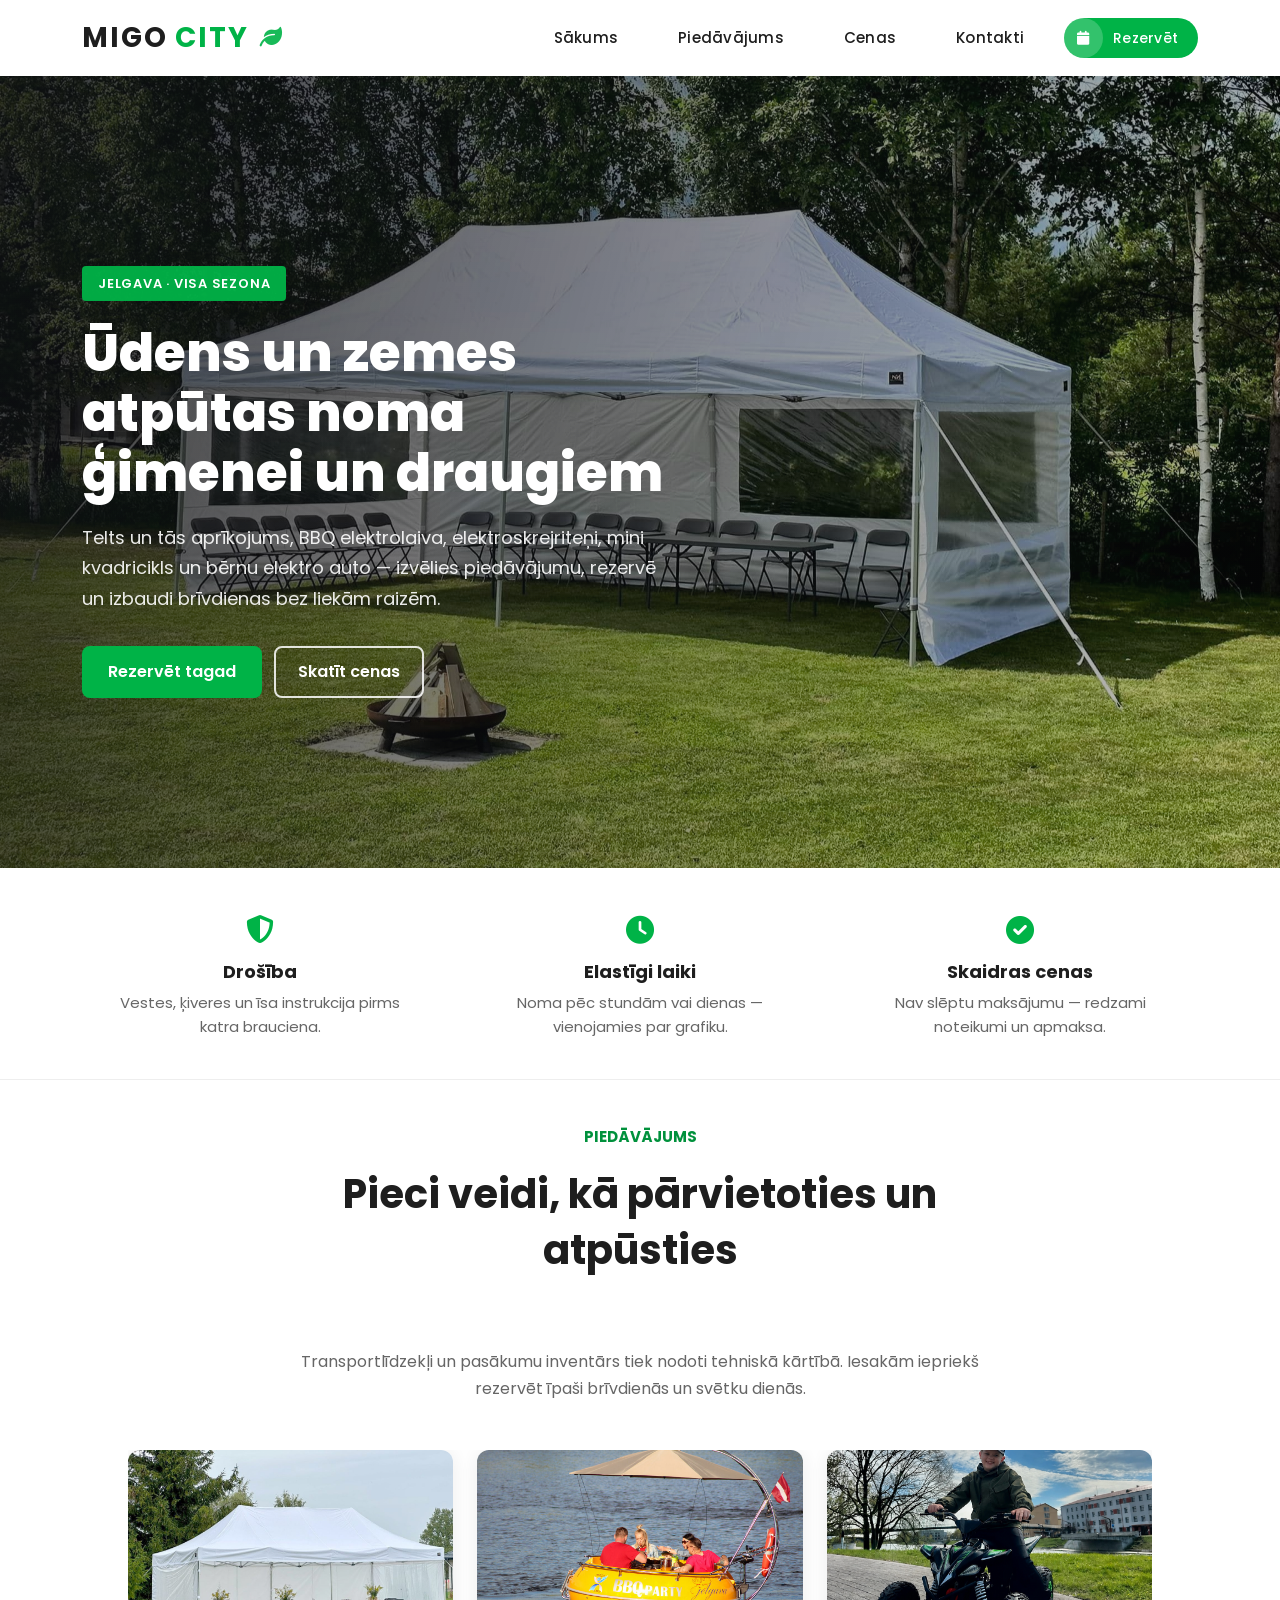
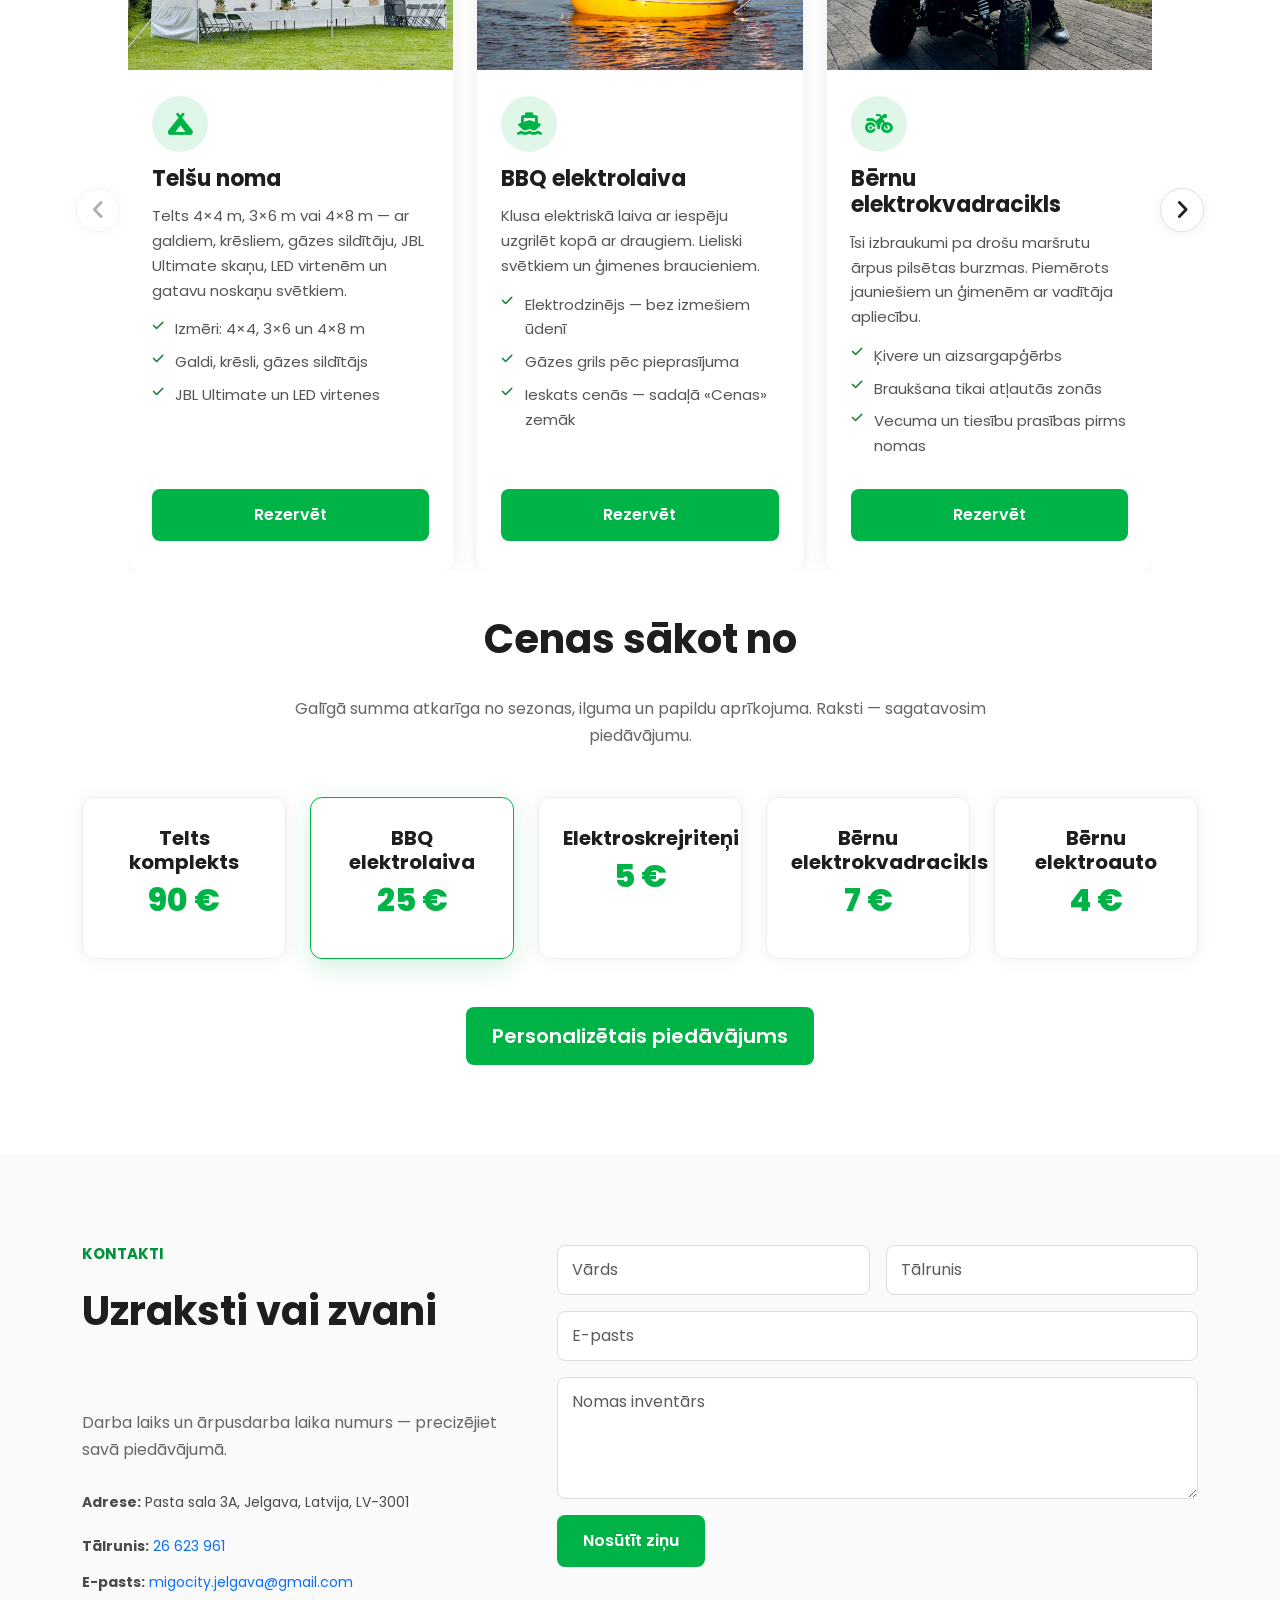
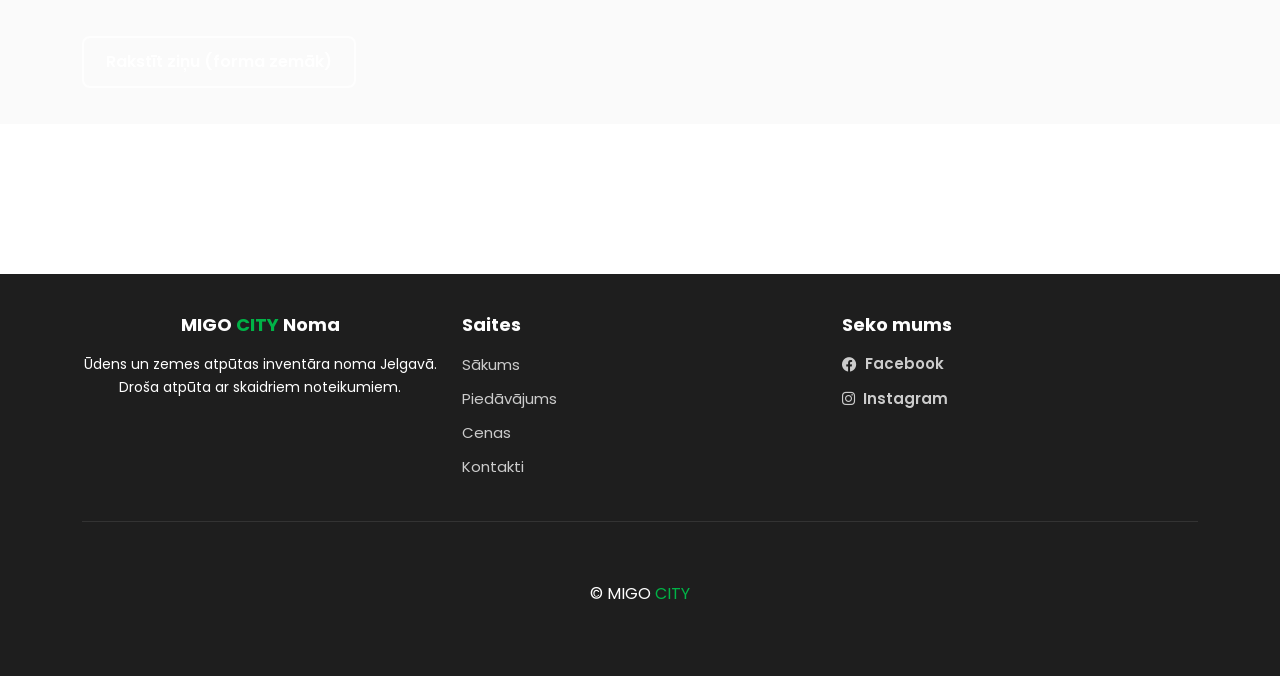
==== commit 1f01c369: "Add files via upload" ====
--- a/index.html
+++ b/index.html
@@ -58,7 +58,7 @@
         <div class="col-lg-10 col-xl-9">
           <span class="rentals-hero-badge">Jelgava · visa sezona</span>
           <h1 class="rentals-hero-title">Ūdens un zemes atpūtas noma ģimenei un draugiem</h1>
-          <p class="rentals-hero-lead">Telts ar aprīkojumu, BBQ elektrolaiva, elektroskrejriteņi, mini kvadricikls un bērnu mašīnas — izvēlies piedāvājumu, rezervē datumus un izbaudi brīvdienas bez liekām raizēm.</p>
+          <p class="rentals-hero-lead">Telts un tās aprīkojums, BBQ elektrolaiva, elektroskrejriteņi, mini kvadricikls un bērnu elektro auto — izvēlies piedāvājumu, rezervē un izbaudi brīvdienas bez liekām raizēm.</p>
           <div class="rentals-hero-actions">
             <button type="button" class="btn rentals-btn-primary" data-bs-toggle="modal" data-bs-target="#reservationModal">Rezervēt tagad</button>
             <a href="#cenas" class="btn rentals-btn-outline">Skatīt cenas</a>
@@ -76,7 +76,7 @@
           <div class="rentals-strip-item">
             <i class="fa-solid fa-shield rentals-strip-icon" aria-hidden="true"></i>
             <h3>Drošība</h3>
-            <p>Vestes, ķiveres un īsa instrukcija pirms katra izbraukuma.</p>
+            <p>Vestes, ķiveres un īsa instrukcija pirms katra brauciena.</p>
           </div>
         </div>
         <div class="col-md-4">
@@ -149,10 +149,10 @@
             </div>
             <div class="rentals-cards-carousel-cell">
               <article class="rentals-card">
-                <img class="rentals-card-img rentals-card-img--focus-lower" src="assets/images/mini-quad-rental.png" alt="Mini kvadricikls">
+                <img class="rentals-card-img rentals-card-img--focus-lower" src="assets/images/mini-quad-rental.png" alt="Bērnu elektrokvadracikls">
                 <div class="rentals-card-body">
                   <div class="rentals-icon" aria-hidden="true"><i class="fa-solid fa-motorcycle"></i></div>
-                  <h3>Mini kvadricikls</h3>
+                  <h3>Bērnu elektrokvadracikls</h3>
                   <p class="rentals-card-text">Īsi izbraukumi pa drošu maršrutu ārpus pilsētas burzmas. Piemērots jauniešiem un ģimenēm ar vadītāja apliecību.</p>
                   <ul>
                     <li>Ķivere un aizsargapģērbs</li>
@@ -165,7 +165,7 @@
             </div>
             <div class="rentals-cards-carousel-cell">
               <article class="rentals-card">
-                <img class="rentals-card-img" src="assets/images/electric-scooter-rental.jpg" alt="Elektroskrejriteņi">
+                <img class="rentals-card-img rentals-card-img--focus-scooter" src="assets/images/electric-scooter-rental.jpg" alt="Elektroskrejriteņi">
                 <div class="rentals-card-body">
                   <div class="rentals-icon" aria-hidden="true"><i class="fa-solid fa-bolt"></i></div>
                   <h3>Elektroskrejriteņu noma</h3>
@@ -173,7 +173,6 @@
                   <ul>
                     <li>Ķivere un drošības aprīkojums pēc noteikumiem</li>
                     <li>Instruktāža pie pirmās nomas</li>
-                    <li>Maršruts un ātruma ierobežojumi — saskaņojam pirms izbraukšanas</li>
                   </ul>
                   <button type="button" class="btn reservation-popup-btn w-100" data-bs-toggle="modal" data-bs-target="#reservationModal">Rezervēt</button>
                 </div>
@@ -181,14 +180,13 @@
             </div>
             <div class="rentals-cards-carousel-cell">
               <article class="rentals-card">
-                <img class="rentals-card-img" src="assets/images/rentals-hero-3.jpg" alt="Bērnu mašīnas">
+                <img class="rentals-card-img" src="assets/images/rentals-hero-3.jpg" alt="Bērnu elektroauto">
                 <div class="rentals-card-body">
                   <div class="rentals-icon" aria-hidden="true"><i class="fa-solid fa-car"></i></div>
-                  <h3>Bērnu mašīnas</h3>
+                  <h3>Bērnu elektroauto</h3>
                   <p class="rentals-card-text">Elektriskās rotaļu mašīnas īsiem izbraukumiem — piemērotas bērniem pieaugušo uzraudzībā. Lieliski ģimenes pasākumiem un svētkiem.</p>
                   <ul>
                     <li>Vecuma un svara ierobežojumi pēc modeļa</li>
-                    <li>Braukšana tikai drošās zonās un pēc noteikumiem</li>
                     <li>Nomas ilgums pēc vienošanās</li>
                   </ul>
                   <button type="button" class="btn reservation-popup-btn w-100" data-bs-toggle="modal" data-bs-target="#reservationModal">Rezervēt</button>
@@ -218,7 +216,7 @@
       <div class="row row-cols-1 row-cols-md-2 row-cols-xl-5 g-4 rentals-price-row">
         <div class="col">
           <div class="rentals-price-card">
-            <h3>Telšu komplekts</h3>
+            <h3>Telts komplekts</h3>
             <p class="rentals-price-amount">90 €</p>
           </div>
         </div>
@@ -236,19 +234,19 @@
         </div>
         <div class="col">
           <div class="rentals-price-card">
-            <h3>Mini kvads</h3>
+            <h3>Bērnu elektrokvadracikls</h3>
             <p class="rentals-price-amount">7 €</p>
           </div>
         </div>
         <div class="col">
           <div class="rentals-price-card">
-            <h3>Bērnu mašīnas</h3>
+            <h3>Bērnu elektroauto</h3>
             <p class="rentals-price-amount">4 €</p>
           </div>
         </div>
       </div>
       <div class="text-center mt-5">
-        <button type="button" class="btn rentals-btn-primary btn-lg" data-bs-toggle="modal" data-bs-target="#reservationModal">Pieprasīt precīzu piedāvājumu</button>
+        <button type="button" class="btn rentals-btn-primary btn-lg" data-bs-toggle="modal" data-bs-target="#reservationModal">Personalizētais piedāvājums</button>
       </div>
     </div>
   </section>
@@ -270,6 +268,8 @@
         </div>
         <div class="col-lg-7">
           <form class="rentals-contact-form" id="rentalsQuickForm" action="#" method="post">
+            <input type="hidden" name="_subject" value="Kontaktu forma — Migo City Noma">
+            <input type="hidden" name="_captcha" value="false">
             <div class="row g-3">
               <div class="col-md-6">
                 <input type="text" class="form-control" name="name" placeholder="Vārds" required autocomplete="name">
@@ -281,7 +281,7 @@
                 <input type="email" class="form-control" name="email" placeholder="E-pasts" required autocomplete="email">
               </div>
               <div class="col-12">
-                <textarea class="form-control" name="message" rows="4" placeholder="Ziņa (transporta veids, datums, jautājumi)" required></textarea>
+                <textarea class="form-control" name="message" rows="4" placeholder="Nomas inventārs" required></textarea>
               </div>
               <div class="col-12">
                 <button type="submit" class="btn rentals-btn-primary">Nosūtīt ziņu</button>
@@ -350,6 +350,8 @@
             <div class="reservation-step" id="reservationContactStep" hidden>
               <p class="reservation-summary"><strong>Izvēlētais periods:</strong> <span id="resSummaryDates"></span></p>
               <form id="reservationContactForm" class="reservation-form" novalidate>
+                <input type="hidden" name="_subject" value="Rezervācijas pieprasījums — Migo City Noma">
+                <input type="hidden" name="_captcha" value="false">
                 <input type="hidden" name="date_from" id="resDateFrom" value="">
                 <input type="hidden" name="date_to" id="resDateTo" value="">
                 <div class="mb-2">
@@ -380,19 +382,48 @@
   <script src="assets/js/custom.js"></script>
   <script>
     (function () {
+      var FORMSUBMIT_ENDPOINT = 'https://formsubmit.co/ajax/migocity.jelgava@gmail.com';
       var f = document.getElementById('rentalsQuickForm');
       var done = document.getElementById('rentalsFormDone');
-      if (f && done) {
-        f.addEventListener('submit', function (e) {
-          e.preventDefault();
-          if (!f.checkValidity()) {
-            f.reportValidity();
-            return;
-          }
-          f.reset();
-          done.hidden = false;
-        });
-      }
+      if (!f || !done) return;
+      f.addEventListener('submit', function (e) {
+        e.preventDefault();
+        if (!f.checkValidity()) {
+          f.reportValidity();
+          return;
+        }
+        var btn = f.querySelector('button[type="submit"]');
+        var orig = btn ? btn.textContent : '';
+        if (btn) {
+          btn.disabled = true;
+          btn.textContent = 'Sūta…';
+        }
+        done.hidden = true;
+        fetch(FORMSUBMIT_ENDPOINT, {
+          method: 'POST',
+          body: new FormData(f),
+          headers: { Accept: 'application/json' }
+        })
+          .then(function (res) {
+            if (!res.ok) throw new Error('submit');
+            return res.json().catch(function () {
+              return {};
+            });
+          })
+          .then(function () {
+            f.reset();
+            done.hidden = false;
+          })
+          .catch(function () {
+            window.alert('Neizdevās nosūtīt. Lūdzu, mēģiniet vēlreiz vai rakstiet uz migocity.jelgava@gmail.com.');
+          })
+          .finally(function () {
+            if (btn) {
+              btn.disabled = false;
+              btn.textContent = orig;
+            }
+          });
+      });
     })();
   </script>
 </body>
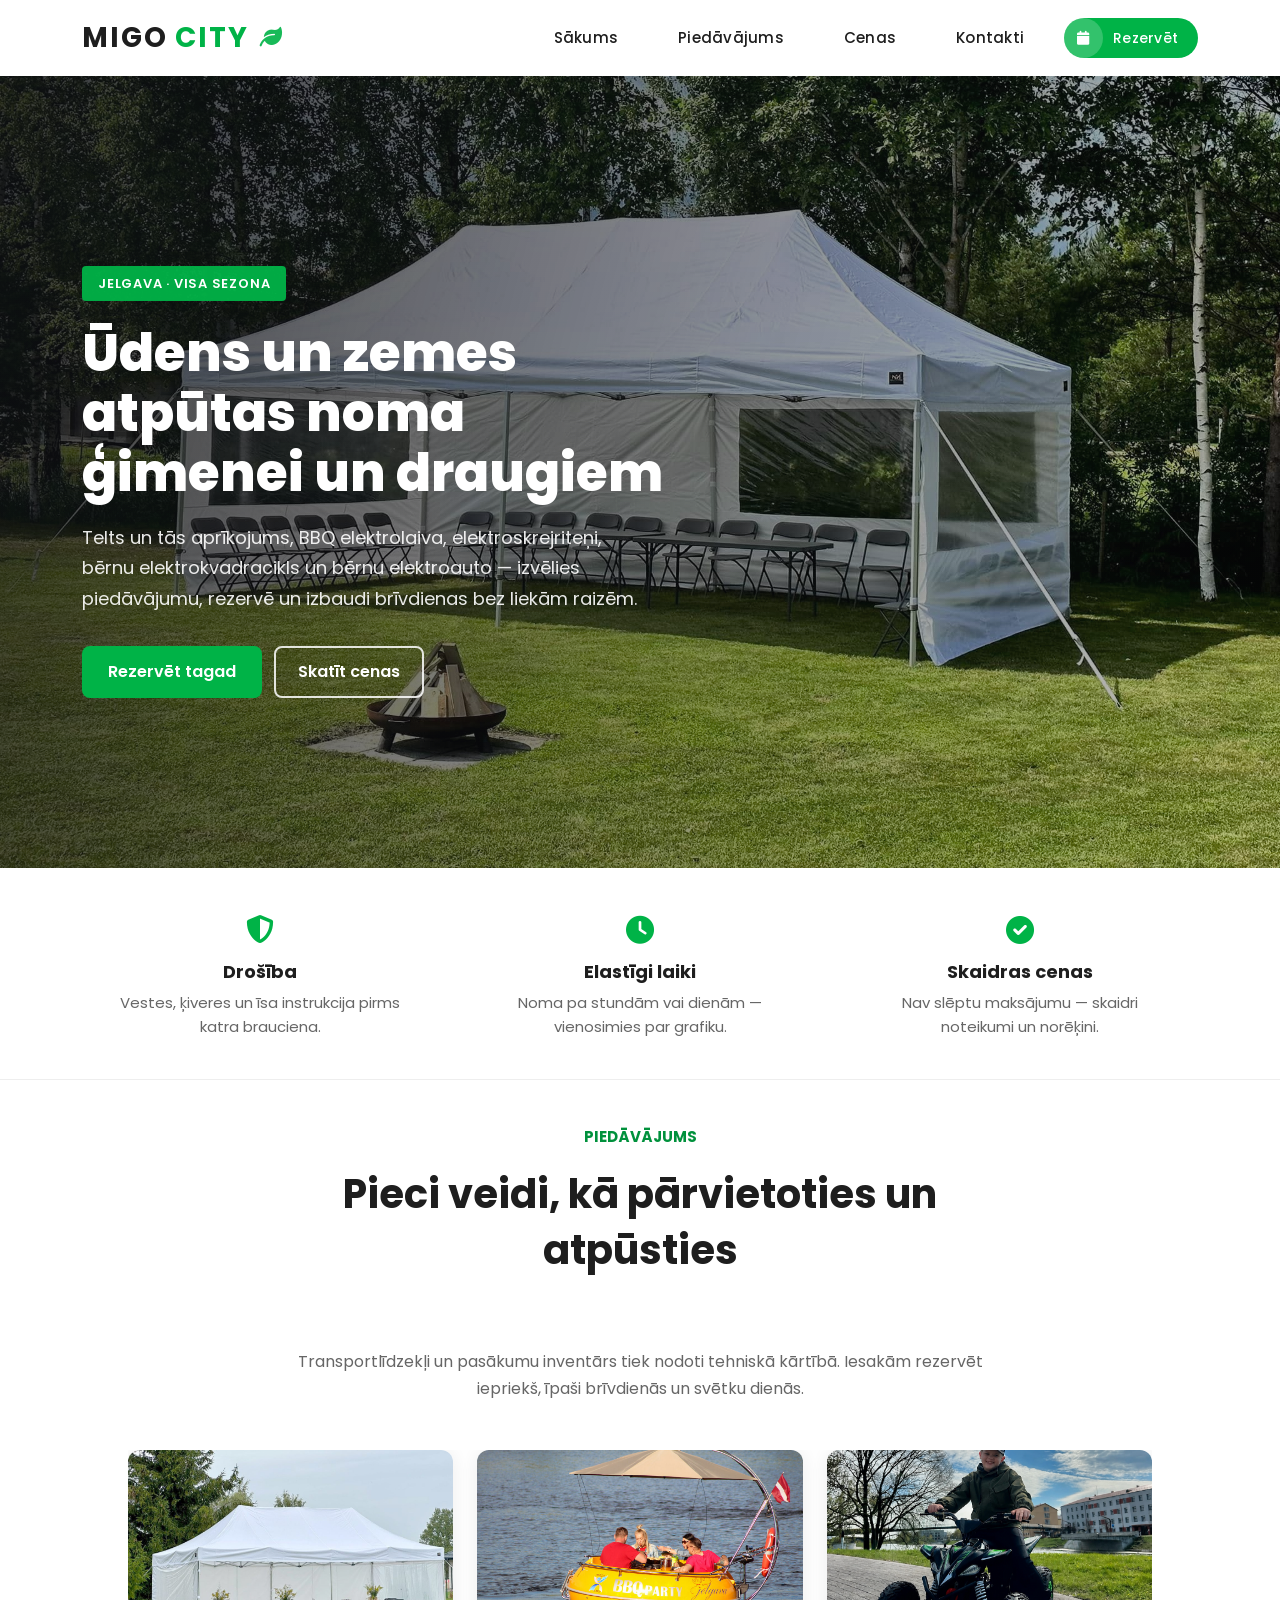
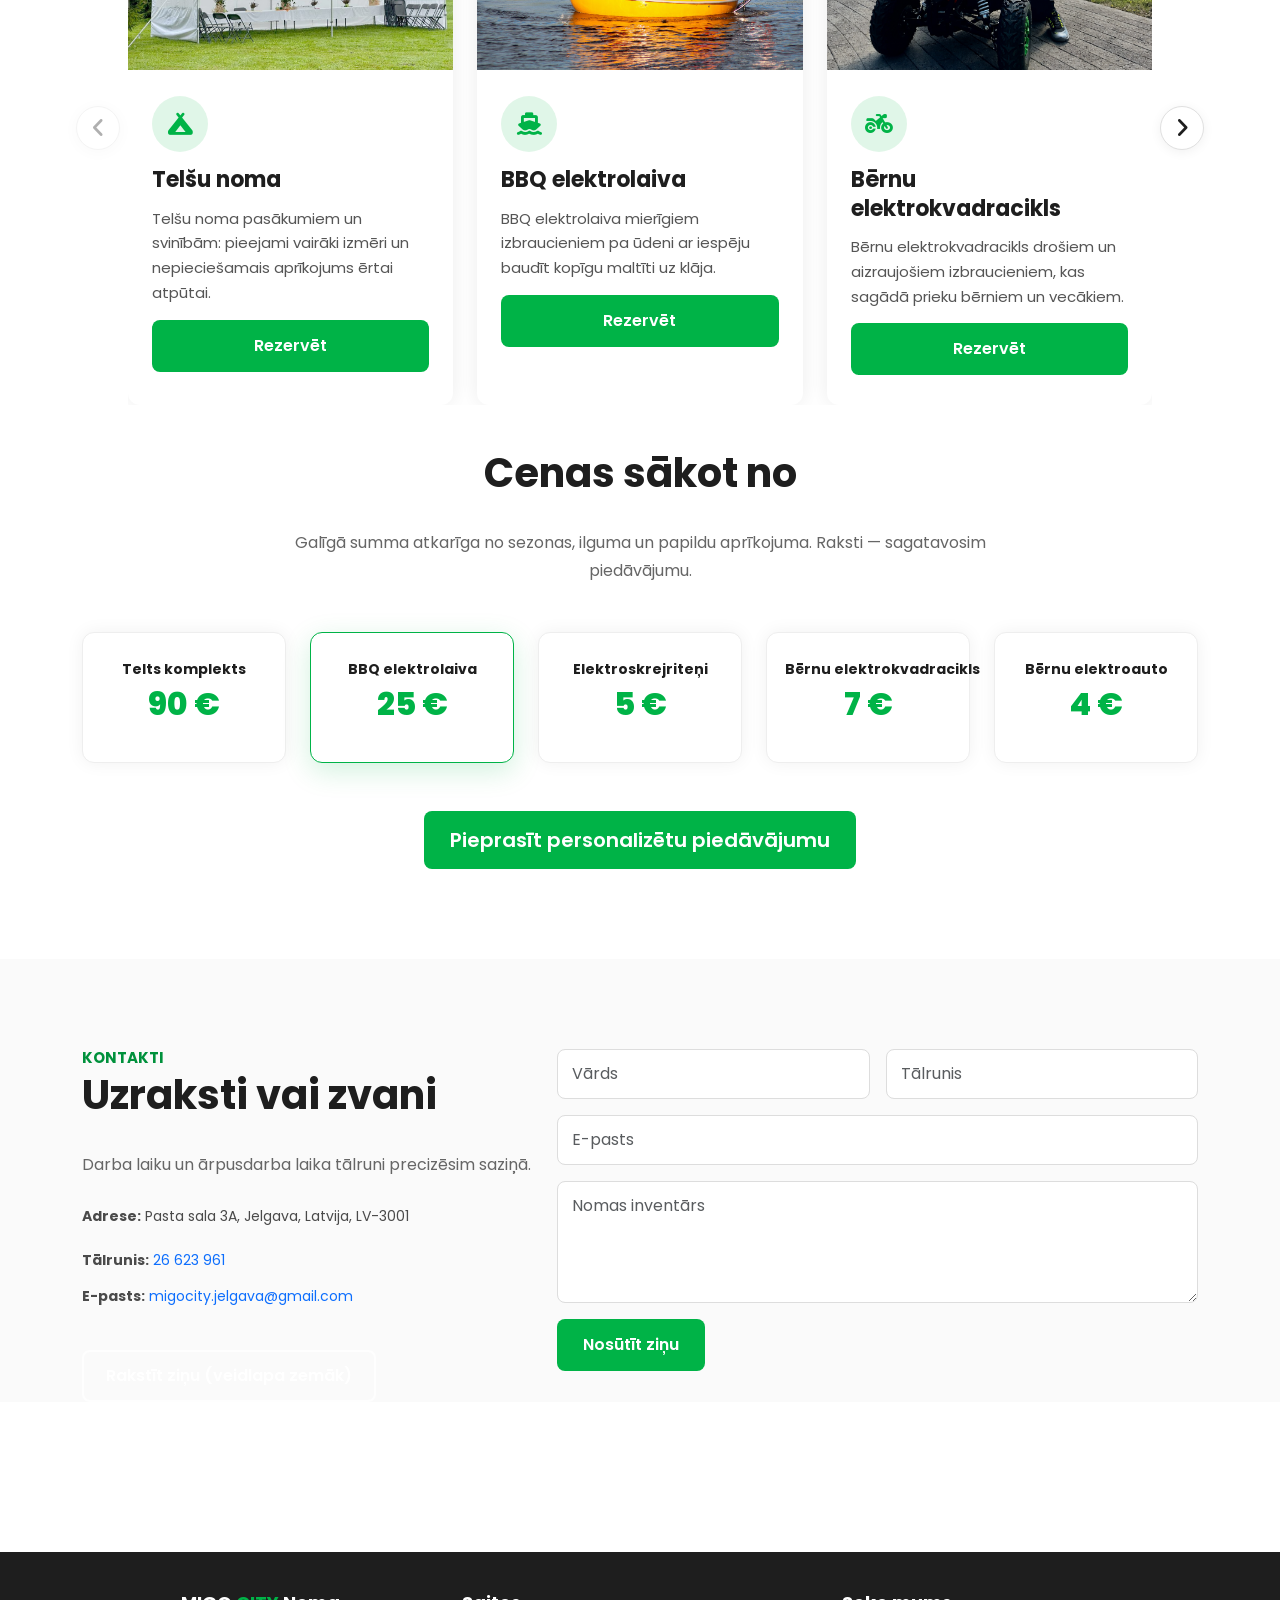
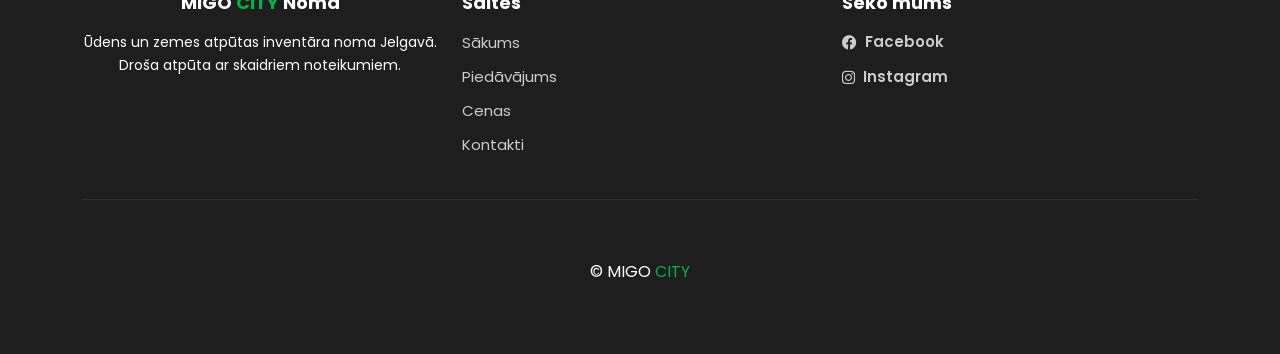
==== commit 30b4d29d: "Add files via upload" ====
--- a/index.html
+++ b/index.html
@@ -4,7 +4,7 @@
 <head>
   <meta charset="utf-8">
   <meta name="viewport" content="width=device-width, initial-scale=1, shrink-to-fit=no">
-  <meta name="description" content="Bērnu mašīnu, laivu, elektroskrejriteņu, mini kvadriciklu un telšu noma Jelgavā — ar galdiem, krēsliem, skaņu un LED. Rezervācija un atpūta ar ģimeni.">
+  <meta name="description" content="Bērnu elektroauto, bērnu elektrokvadraciklu, elektroskrejriteņu, laivu un telšu noma Jelgavā — ar galdiem, krēsliem, skaņu un LED. Rezervē un izbaudi atpūtu kopā ar ģimeni.">
   <link href="https://fonts.googleapis.com/css2?family=Poppins:wght@100;200;300;400;500;600;700;800;900&display=swap" rel="stylesheet">
   <title>Migo City Noma — ūdens un zemes atpūta Jelgavā</title>
   <link href="vendor/bootstrap/css/bootstrap.min.css" rel="stylesheet">
@@ -58,7 +58,7 @@
         <div class="col-lg-10 col-xl-9">
           <span class="rentals-hero-badge">Jelgava · visa sezona</span>
           <h1 class="rentals-hero-title">Ūdens un zemes atpūtas noma ģimenei un draugiem</h1>
-          <p class="rentals-hero-lead">Telts un tās aprīkojums, BBQ elektrolaiva, elektroskrejriteņi, mini kvadricikls un bērnu elektro auto — izvēlies piedāvājumu, rezervē un izbaudi brīvdienas bez liekām raizēm.</p>
+          <p class="rentals-hero-lead">Telts un tās aprīkojums, BBQ elektrolaiva, elektroskrejriteņi, bērnu elektrokvadracikls un bērnu elektroauto — izvēlies piedāvājumu, rezervē un izbaudi brīvdienas bez liekām raizēm.</p>
           <div class="rentals-hero-actions">
             <button type="button" class="btn rentals-btn-primary" data-bs-toggle="modal" data-bs-target="#reservationModal">Rezervēt tagad</button>
             <a href="#cenas" class="btn rentals-btn-outline">Skatīt cenas</a>
@@ -83,14 +83,14 @@
           <div class="rentals-strip-item">
             <i class="fa-solid fa-clock rentals-strip-icon" aria-hidden="true"></i>
             <h3>Elastīgi laiki</h3>
-            <p>Noma pēc stundām vai dienas — vienojamies par grafiku.</p>
+            <p>Noma pa stundām vai dienām — vienosimies par grafiku.</p>
           </div>
         </div>
         <div class="col-md-4">
           <div class="rentals-strip-item">
             <i class="fa-solid fa-circle-check rentals-strip-icon" aria-hidden="true"></i>
             <h3>Skaidras cenas</h3>
-            <p>Nav slēptu maksājumu — redzami noteikumi un apmaksa.</p>
+            <p>Nav slēptu maksājumu — skaidri noteikumi un norēķini.</p>
           </div>
         </div>
       </div>
@@ -106,7 +106,7 @@
             <h6>Piedāvājums</h6>
             <h2>Pieci veidi, kā pārvietoties un atpūsties</h2>
           </div>
-          <p class="rentals-muted">Transportlīdzekļi un pasākumu inventārs tiek nodoti tehniskā kārtībā. Iesakām iepriekš rezervēt īpaši brīvdienās un svētku dienās.</p>
+          <p class="rentals-muted">Transportlīdzekļi un pasākumu inventārs tiek nodoti tehniskā kārtībā. Iesakām rezervēt iepriekš, īpaši brīvdienās un svētku dienās.</p>
         </div>
       </div>
       <div class="rentals-cards-carousel" id="rentalsOfferingsCarousel">
@@ -121,12 +121,7 @@
                 <div class="rentals-card-body">
                   <div class="rentals-icon" aria-hidden="true"><i class="fa-solid fa-campground"></i></div>
                   <h3>Telšu noma</h3>
-                  <p class="rentals-card-text">Telts 4×4 m, 3×6 m vai 4×8 m — ar galdiem, krēsliem, gāzes sildītāju, JBL Ultimate skaņu, LED virtenēm un gatavu noskaņu svētkiem.</p>
-                  <ul>
-                    <li>Izmēri: 4×4, 3×6 un 4×8 m</li>
-                    <li>Galdi, krēsli, gāzes sildītājs</li>
-                    <li>JBL Ultimate un LED virtenes</li>
-                  </ul>
+                  <p class="rentals-card-text">Telšu noma pasākumiem un svinībām: pieejami vairāki izmēri un nepieciešamais aprīkojums ērtai atpūtai.</p>
                   <button type="button" class="btn reservation-popup-btn w-100" data-bs-toggle="modal" data-bs-target="#reservationModal">Rezervēt</button>
                 </div>
               </article>
@@ -137,12 +132,7 @@
                 <div class="rentals-card-body">
                   <div class="rentals-icon" aria-hidden="true"><i class="fa-solid fa-ship"></i></div>
                   <h3>BBQ elektrolaiva</h3>
-                  <p class="rentals-card-text">Klusa elektriskā laiva ar iespēju uzgrilēt kopā ar draugiem. Lieliski svētkiem un ģimenes braucieniem.</p>
-                  <ul>
-                    <li>Elektrodzinējs — bez izmešiem ūdenī</li>
-                    <li>Gāzes grils pēc pieprasījuma</li>
-                    <li>Ieskats cenās — sadaļā «Cenas» zemāk</li>
-                  </ul>
+                  <p class="rentals-card-text">BBQ elektrolaiva mierīgiem izbraucieniem pa ūdeni ar iespēju baudīt kopīgu maltīti uz klāja.</p>
                   <button type="button" class="btn reservation-popup-btn w-100" data-bs-toggle="modal" data-bs-target="#reservationModal">Rezervēt</button>
                 </div>
               </article>
@@ -153,12 +143,7 @@
                 <div class="rentals-card-body">
                   <div class="rentals-icon" aria-hidden="true"><i class="fa-solid fa-motorcycle"></i></div>
                   <h3>Bērnu elektrokvadracikls</h3>
-                  <p class="rentals-card-text">Īsi izbraukumi pa drošu maršrutu ārpus pilsētas burzmas. Piemērots jauniešiem un ģimenēm ar vadītāja apliecību.</p>
-                  <ul>
-                    <li>Ķivere un aizsargapģērbs</li>
-                    <li>Braukšana tikai atļautās zonās</li>
-                    <li>Vecuma un tiesību prasības pirms nomas</li>
-                  </ul>
+                  <p class="rentals-card-text">Bērnu elektrokvadracikls drošiem un aizraujošiem izbraucieniem, kas sagādā prieku bērniem un vecākiem.</p>
                   <button type="button" class="btn reservation-popup-btn w-100" data-bs-toggle="modal" data-bs-target="#reservationModal">Rezervēt</button>
                 </div>
               </article>
@@ -169,11 +154,7 @@
                 <div class="rentals-card-body">
                   <div class="rentals-icon" aria-hidden="true"><i class="fa-solid fa-bolt"></i></div>
                   <h3>Elektroskrejriteņu noma</h3>
-                  <p class="rentals-card-text">Klusi un ērti braucieni pa pilsētu vai promenādi — bez izmešiem, ar vienkāršu vadību. Piemēroti īsiem izbraucieniem un atklāšanai ar draugiem.</p>
-                  <ul>
-                    <li>Ķivere un drošības aprīkojums pēc noteikumiem</li>
-                    <li>Instruktāža pie pirmās nomas</li>
-                  </ul>
+                  <p class="rentals-card-text">Elektroskrejriteņu noma ērtai pārvietošanai pa pilsētu un īsiem izbraucieniem brīvajā laikā.</p>
                   <button type="button" class="btn reservation-popup-btn w-100" data-bs-toggle="modal" data-bs-target="#reservationModal">Rezervēt</button>
                 </div>
               </article>
@@ -184,11 +165,7 @@
                 <div class="rentals-card-body">
                   <div class="rentals-icon" aria-hidden="true"><i class="fa-solid fa-car"></i></div>
                   <h3>Bērnu elektroauto</h3>
-                  <p class="rentals-card-text">Elektriskās rotaļu mašīnas īsiem izbraukumiem — piemērotas bērniem pieaugušo uzraudzībā. Lieliski ģimenes pasākumiem un svētkiem.</p>
-                  <ul>
-                    <li>Vecuma un svara ierobežojumi pēc modeļa</li>
-                    <li>Nomas ilgums pēc vienošanās</li>
-                  </ul>
+                  <p class="rentals-card-text">Bērnu elektroauto jautriem braucieniem un ģimeniskai atpūtai, īpaši svētkos un pasākumos.</p>
                   <button type="button" class="btn reservation-popup-btn w-100" data-bs-toggle="modal" data-bs-target="#reservationModal">Rezervēt</button>
                 </div>
               </article>
@@ -234,7 +211,7 @@
         </div>
         <div class="col">
           <div class="rentals-price-card">
-            <h3>Bērnu elektrokvadracikls</h3>
+            <h3 class="rentals-price-title-shift-left">Bērnu elektrokvadracikls</h3>
             <p class="rentals-price-amount">7 €</p>
           </div>
         </div>
@@ -246,7 +223,7 @@
         </div>
       </div>
       <div class="text-center mt-5">
-        <button type="button" class="btn rentals-btn-primary btn-lg" data-bs-toggle="modal" data-bs-target="#reservationModal">Personalizētais piedāvājums</button>
+        <button type="button" class="btn rentals-btn-primary btn-lg" data-bs-toggle="modal" data-bs-target="#reservationModal">Pieprasīt personalizētu piedāvājumu</button>
       </div>
     </div>
   </section>
@@ -260,11 +237,11 @@
             <h6>Kontakti</h6>
             <h2>Uzraksti vai zvani</h2>
           </div>
-          <p class="rentals-muted mb-4">Darba laiks un ārpusdarba laika numurs — precizējiet savā piedāvājumā.</p>
+          <p class="rentals-muted mb-4">Darba laiku un ārpusdarba laika tālruni precizēsim saziņā.</p>
           <p class="mb-3"><strong>Adrese:</strong> Pasta sala 3A, Jelgava, Latvija, LV-3001</p>
           <p class="mb-2"><strong>Tālrunis:</strong> <a href="tel:+37126623961">26 623 961</a></p>
           <p class="mb-4"><strong>E-pasts:</strong> <a href="mailto:migocity.jelgava@gmail.com">migocity.jelgava@gmail.com</a></p>
-          <a href="#kontakti" class="btn rentals-btn-outline mt-3">Rakstīt ziņu (forma zemāk)</a>
+          <a href="#kontakti" class="btn rentals-btn-outline mt-3">Rakstīt ziņu (veidlapa zemāk)</a>
         </div>
         <div class="col-lg-7">
           <form class="rentals-contact-form" id="rentalsQuickForm" action="#" method="post">
@@ -369,7 +346,7 @@
                 <button type="submit" class="btn reservation-submit">Nosūtīt rezervācijas pieprasījumu</button>
               </form>
               <button type="button" class="btn reservation-back" id="resCalBack">Atpakaļ pie kalendāra</button>
-              <p class="reservation-done" id="reservationDone" hidden>Paldies! Jūsu pieprasījums ir saglabāts — mēs ar jums sazināsimies.</p>
+              <p class="reservation-done" id="reservationDone" hidden>Paldies! Jūsu pieprasījums ir nosūtīts — mēs ar jums sazināsimies.</p>
             </div>
           </div>
         </div>
--- a/assets/css/site.css
+++ b/assets/css/site.css
@@ -1560,9 +1560,17 @@
   background: #fafafa;
 }
 
-/* Contact: less empty band above footer (rentals-section default 90px bottom) */
+/* Contact: match other blocks; avoid global .section-heading 70px gap + excess footer band */
+body.rentals-site #kontakti .section-heading {
+  margin-bottom: 28px;
+}
+
+body.rentals-site #kontakti .section-heading h2 {
+  margin-top: 0;
+}
+
 body.rentals-site #kontakti.rentals-section {
-  padding-bottom: 36px;
+  padding-bottom: 0;
 }
 
 .rentals-muted {
@@ -1634,9 +1642,15 @@
 }
 
 .rentals-price-card h3 {
-  font-size: 20px;
+  font-size: 14px;
   font-weight: 700;
+  line-height: 1.2;
+  white-space: nowrap;
   margin-bottom: 12px;
+}
+
+.rentals-price-card h3.rentals-price-title-shift-left {
+  transform: translateX(-6px);
 }
 
 .rentals-price-amount {
@@ -1941,6 +1955,10 @@
   object-position: center 88%;
 }
 
+.rentals-card-img.rentals-card-img--focus-scooter {
+  object-position: center bottom;
+}
+
 .rentals-card-body {
   padding: 26px 24px 30px;
   flex: 1 1 auto;
@@ -1965,6 +1983,7 @@
   font-size: 22px;
   font-weight: 700;
   color: #1e1e1e;
+  line-height: 1.3;
   margin-bottom: 12px;
 }
 
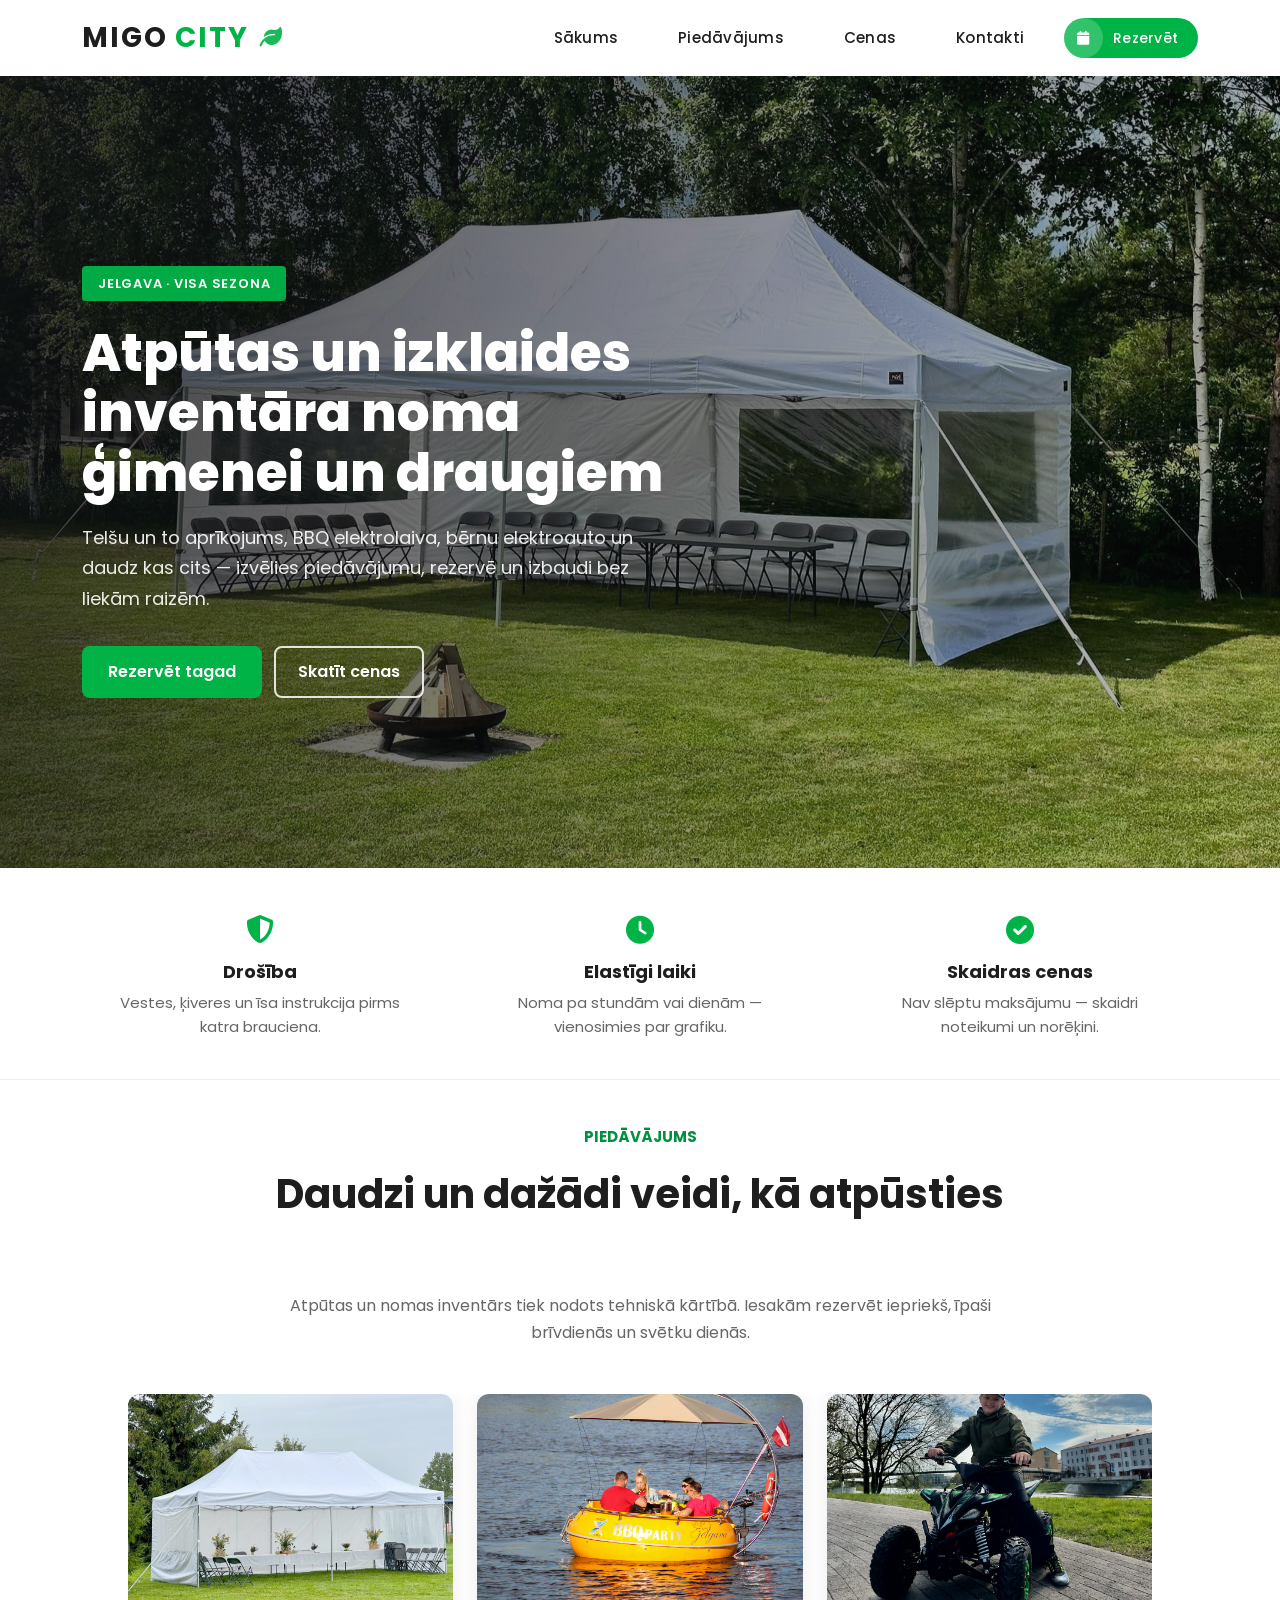
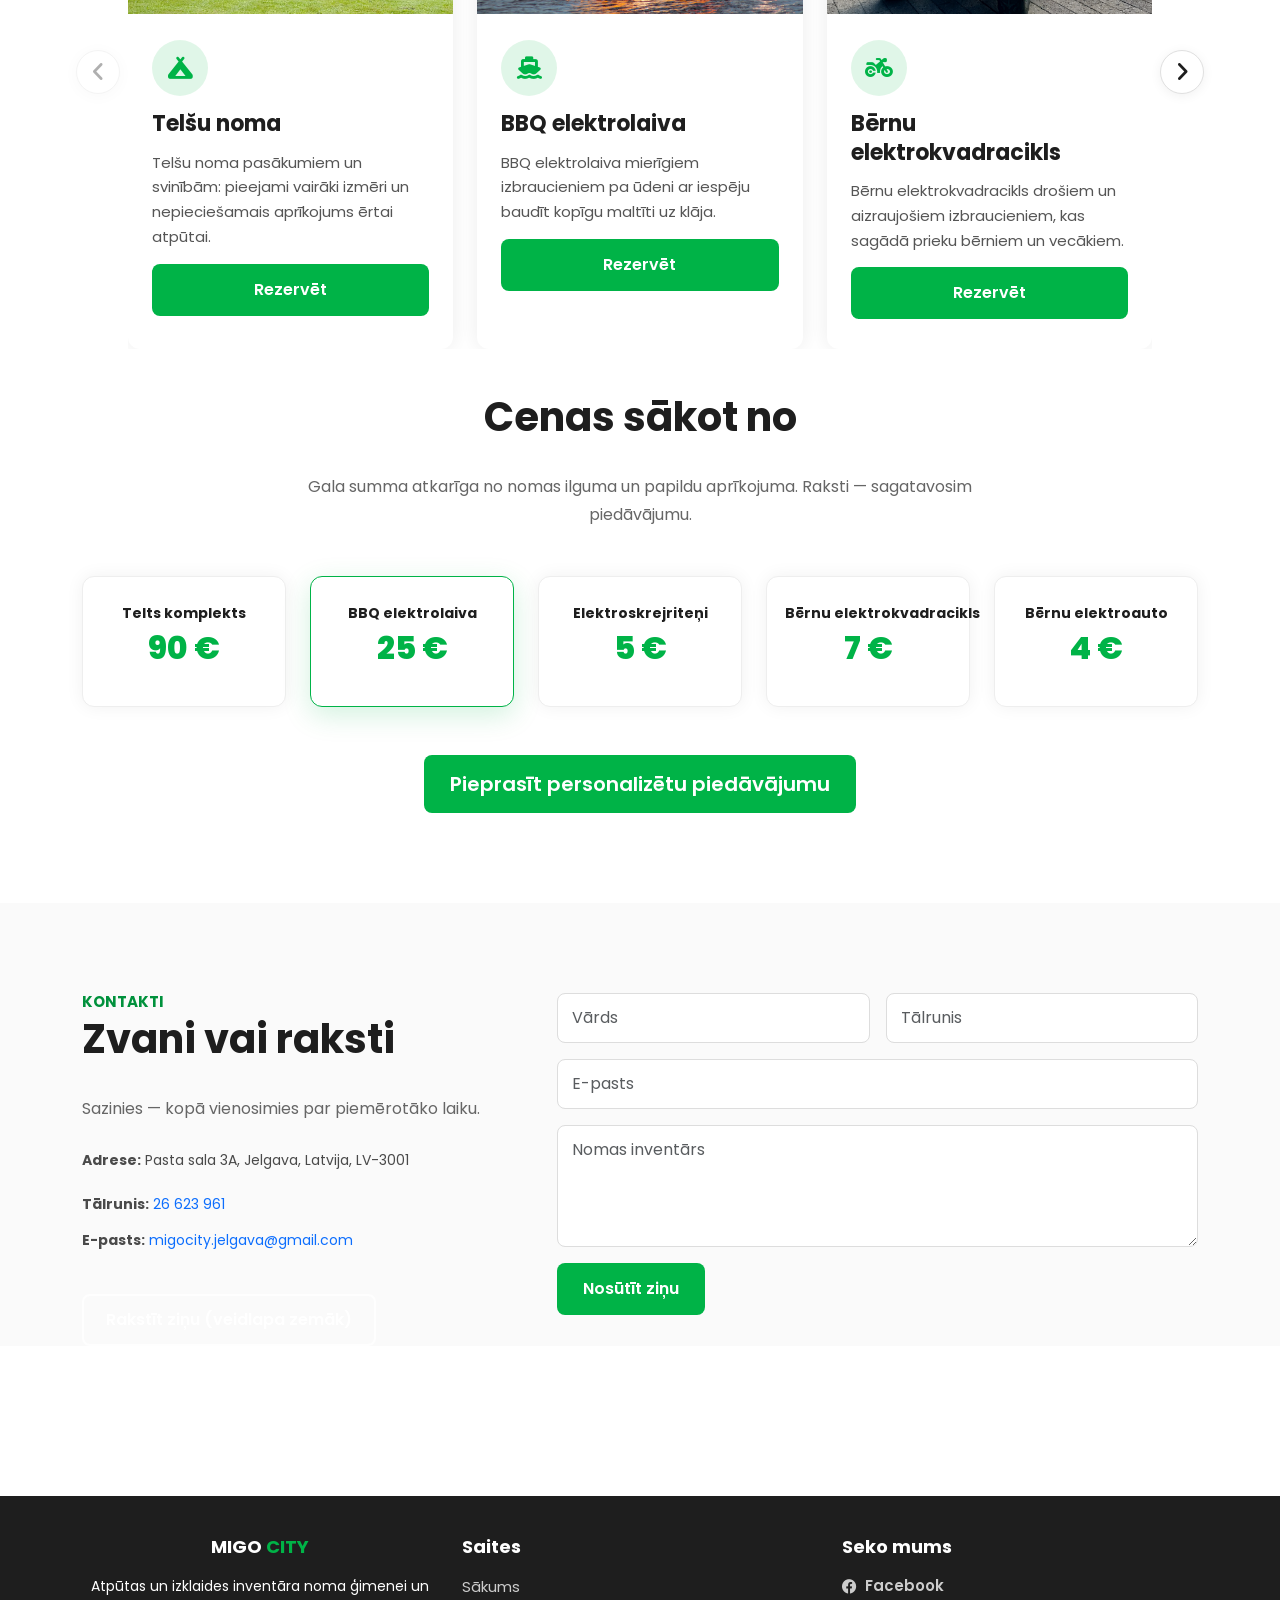
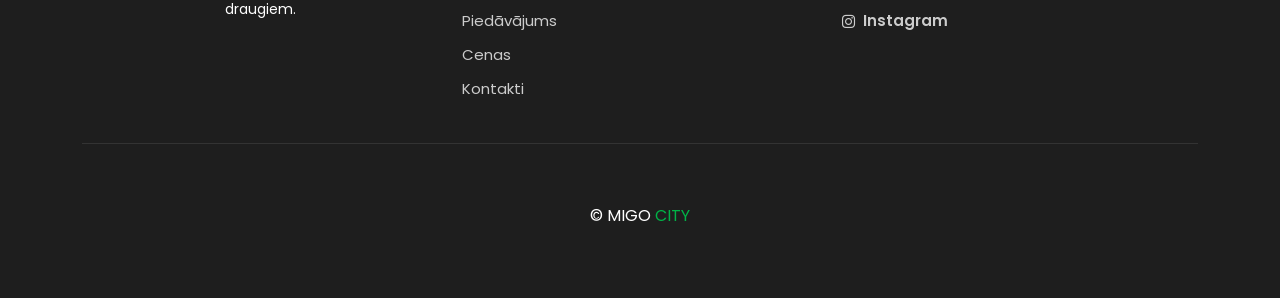
==== commit 0669baca: "Add files via upload" ====
--- a/index.html
+++ b/index.html
@@ -57,8 +57,8 @@
       <div class="row">
         <div class="col-lg-10 col-xl-9">
           <span class="rentals-hero-badge">Jelgava · visa sezona</span>
-          <h1 class="rentals-hero-title">Ūdens un zemes atpūtas noma ģimenei un draugiem</h1>
-          <p class="rentals-hero-lead">Telts un tās aprīkojums, BBQ elektrolaiva, elektroskrejriteņi, bērnu elektrokvadracikls un bērnu elektroauto — izvēlies piedāvājumu, rezervē un izbaudi brīvdienas bez liekām raizēm.</p>
+          <h1 class="rentals-hero-title">Atpūtas un izklaides inventāra noma ģimenei un draugiem</h1>
+          <p class="rentals-hero-lead">Telšu un to aprīkojums, BBQ elektrolaiva, bērnu elektroauto un daudz kas cits — izvēlies piedāvājumu, rezervē un izbaudi bez liekām raizēm.</p>
           <div class="rentals-hero-actions">
             <button type="button" class="btn rentals-btn-primary" data-bs-toggle="modal" data-bs-target="#reservationModal">Rezervēt tagad</button>
             <a href="#cenas" class="btn rentals-btn-outline">Skatīt cenas</a>
@@ -104,9 +104,9 @@
         <div class="col-lg-8 offset-lg-2 text-center mb-5">
           <div class="section-heading">
             <h6>Piedāvājums</h6>
-            <h2>Pieci veidi, kā pārvietoties un atpūsties</h2>
-          </div>
-          <p class="rentals-muted">Transportlīdzekļi un pasākumu inventārs tiek nodoti tehniskā kārtībā. Iesakām rezervēt iepriekš, īpaši brīvdienās un svētku dienās.</p>
+            <h2>Daudzi un dažādi veidi, kā atpūsties</h2>
+          </div>
+          <p class="rentals-muted">Atpūtas un nomas inventārs tiek nodots tehniskā kārtībā. Iesakām rezervēt iepriekš, īpaši brīvdienās un svētku dienās.</p>
         </div>
       </div>
       <div class="rentals-cards-carousel" id="rentalsOfferingsCarousel">
@@ -187,7 +187,7 @@
           <div class="section-heading">
             <h2>Cenas sākot no</h2>
           </div>
-          <p class="rentals-muted">Galīgā summa atkarīga no sezonas, ilguma un papildu aprīkojuma. Raksti — sagatavosim piedāvājumu.</p>
+          <p class="rentals-muted">Gala summa atkarīga no nomas ilguma un papildu aprīkojuma. Raksti — sagatavosim piedāvājumu.</p>
         </div>
       </div>
       <div class="row row-cols-1 row-cols-md-2 row-cols-xl-5 g-4 rentals-price-row">
@@ -235,9 +235,9 @@
         <div class="col-lg-5 mb-4 mb-lg-0 scroll-to-section">
           <div class="section-heading">
             <h6>Kontakti</h6>
-            <h2>Uzraksti vai zvani</h2>
-          </div>
-          <p class="rentals-muted mb-4">Darba laiku un ārpusdarba laika tālruni precizēsim saziņā.</p>
+            <h2>Zvani vai raksti</h2>
+          </div>
+          <p class="rentals-muted mb-4">Sazinies — kopā vienosimies par piemērotāko laiku.</p>
           <p class="mb-3"><strong>Adrese:</strong> Pasta sala 3A, Jelgava, Latvija, LV-3001</p>
           <p class="mb-2"><strong>Tālrunis:</strong> <a href="tel:+37126623961">26 623 961</a></p>
           <p class="mb-4"><strong>E-pasts:</strong> <a href="mailto:migocity.jelgava@gmail.com">migocity.jelgava@gmail.com</a></p>
@@ -276,8 +276,8 @@
     <div class="container">
       <div class="row rentals-footer-grid">
         <div class="col-lg-4 col-md-6 mb-4 mb-lg-0 rentals-footer-brand-col">
-          <h4><span class="logo-brand-migo">Migo</span> <span class="logo-brand-city">City</span> Noma</h4>
-          <p class="rentals-footer-text">Ūdens un zemes atpūtas inventāra noma Jelgavā. Droša atpūta ar skaidriem noteikumiem.</p>
+          <h4><span class="logo-brand-migo">Migo</span> <span class="logo-brand-city">City</span></h4>
+          <p class="rentals-footer-text">Atpūtas un izklaides inventāra noma ģimenei un draugiem.</p>
         </div>
         <div class="col-lg-4 col-md-6 mb-4 mb-lg-0">
           <h4>Saites</h4>
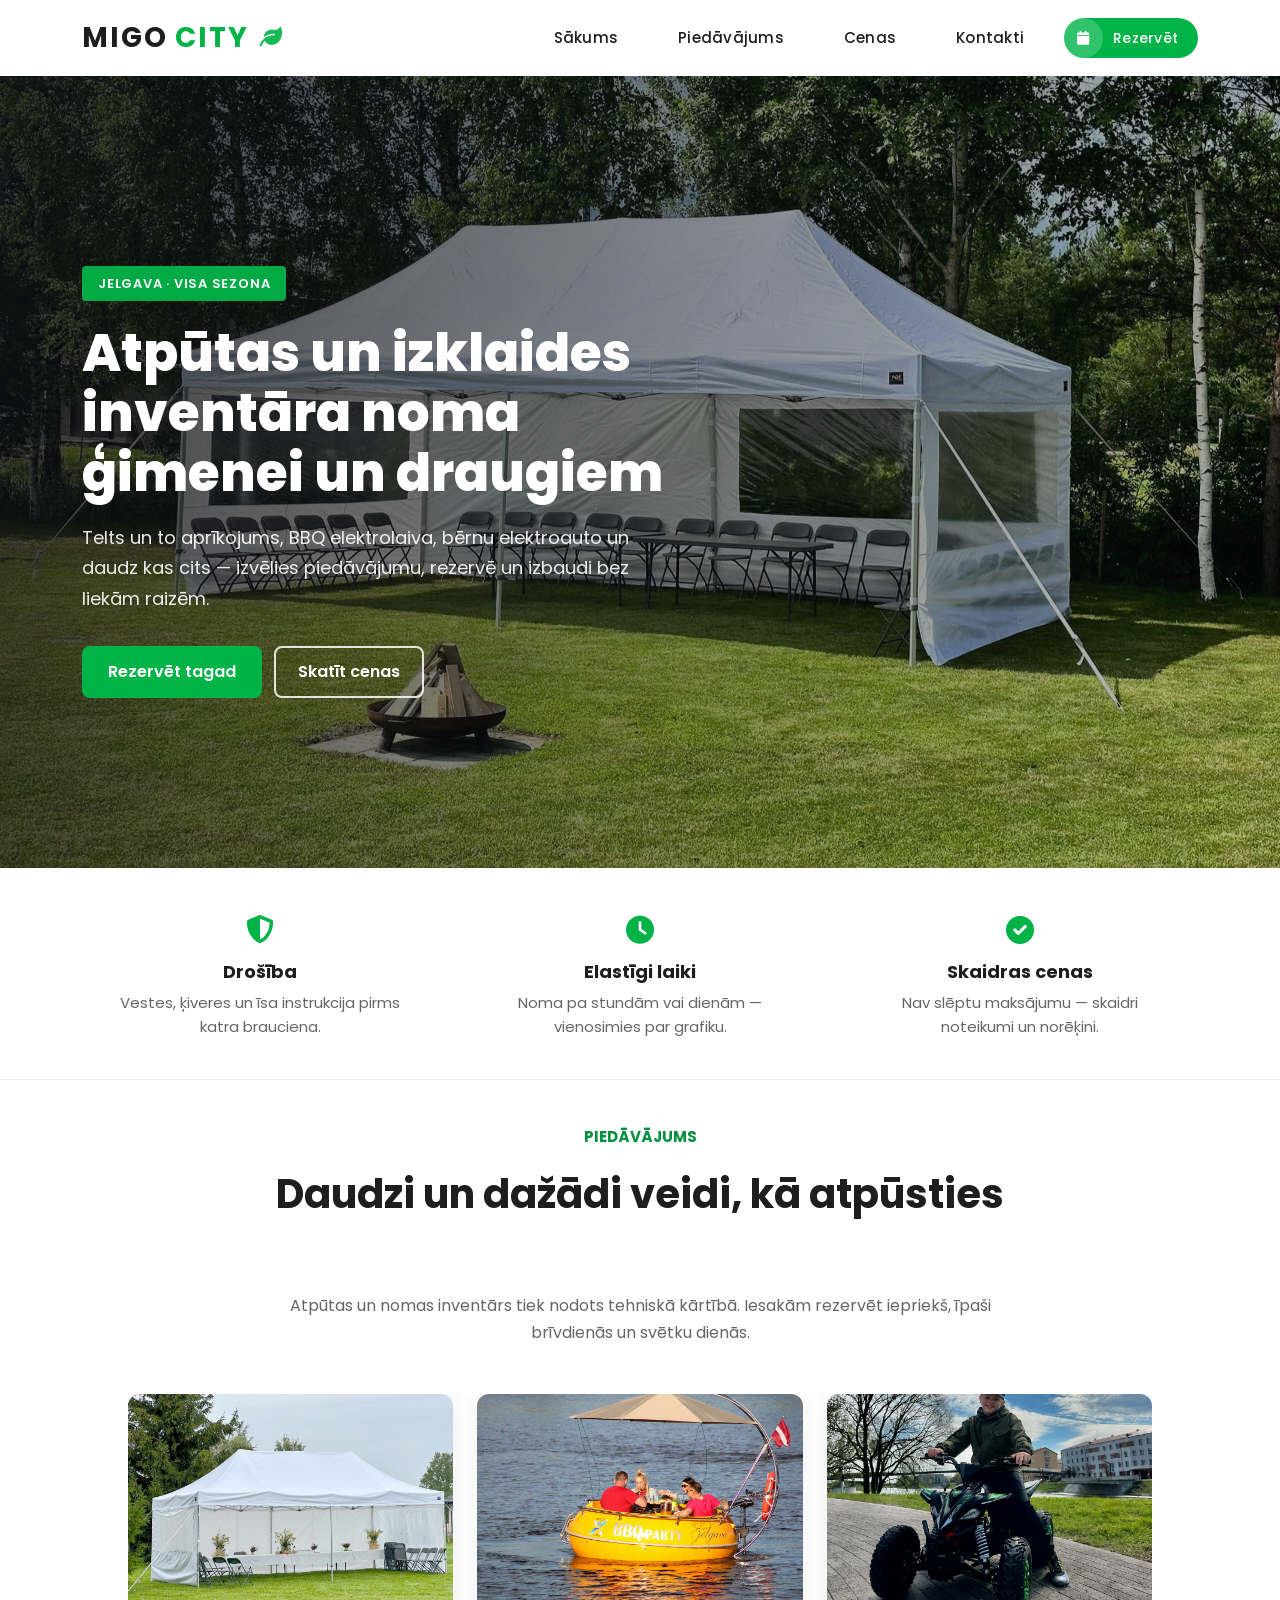
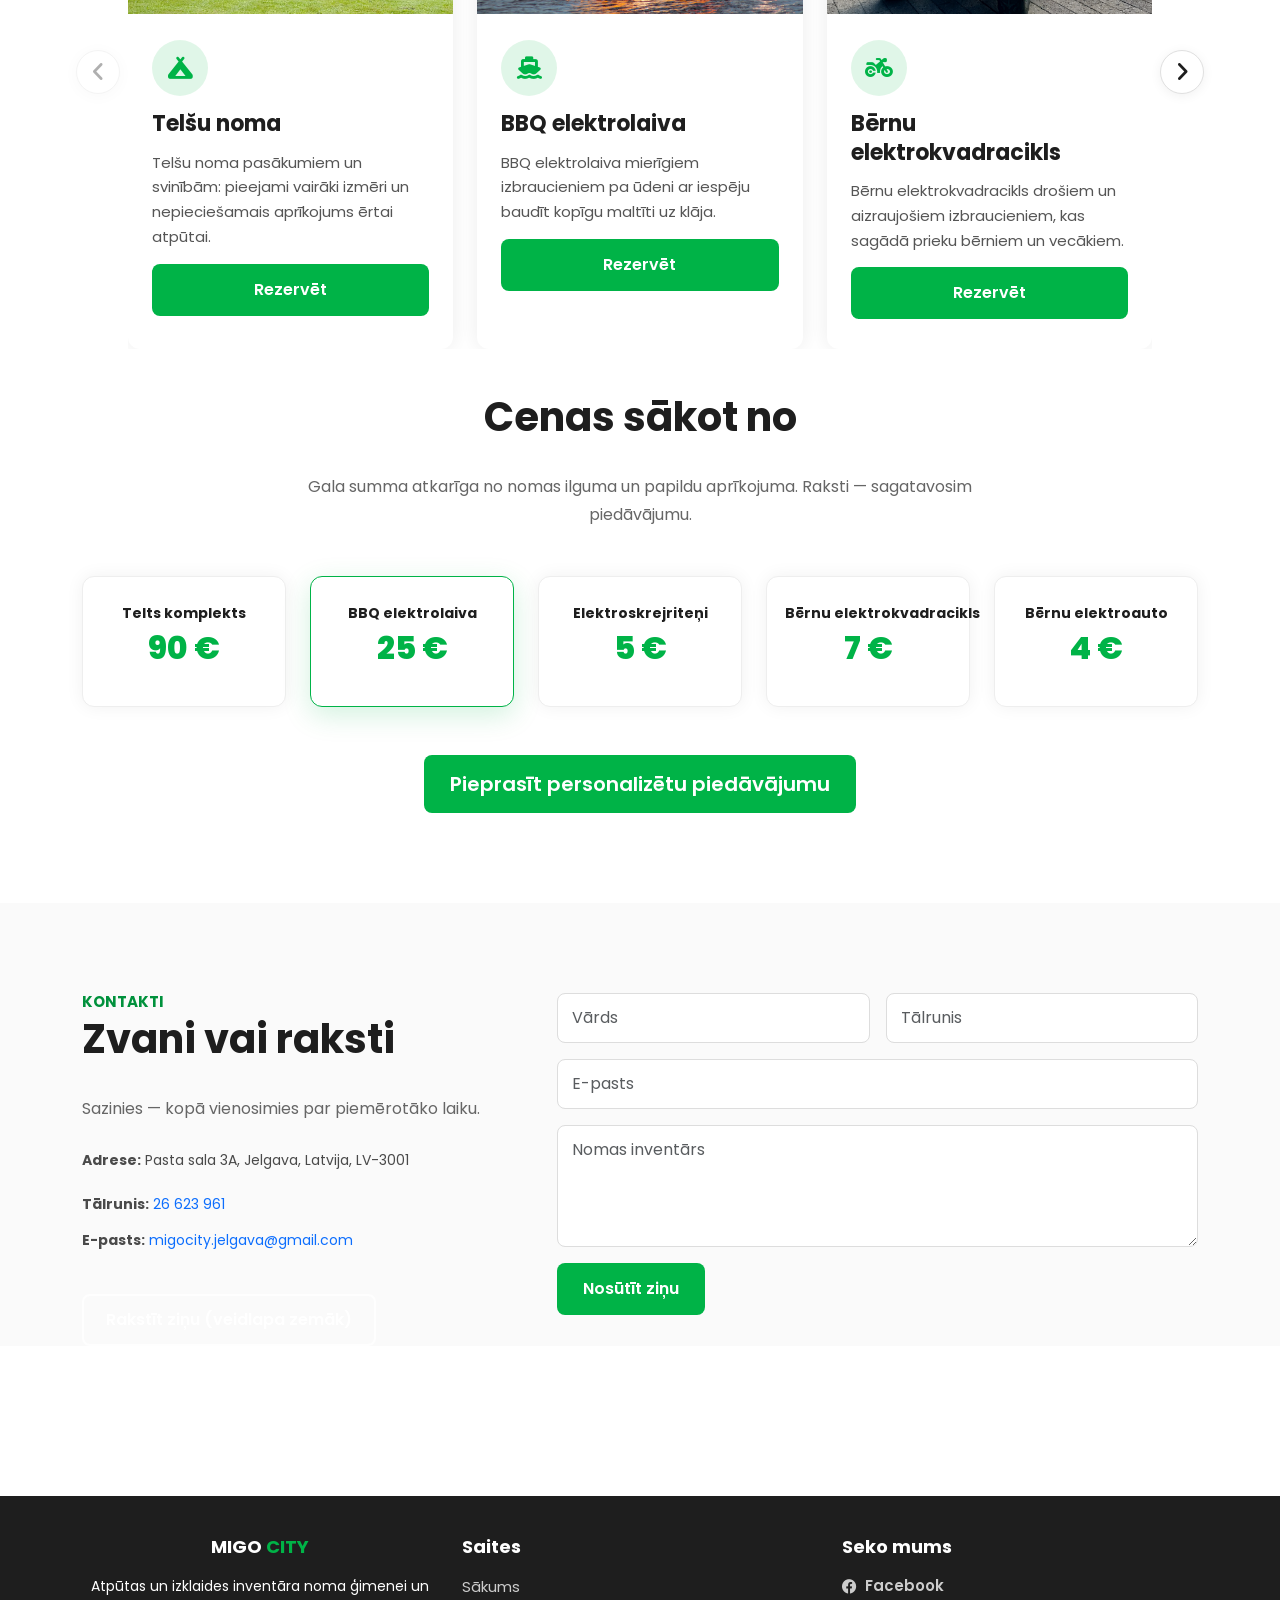
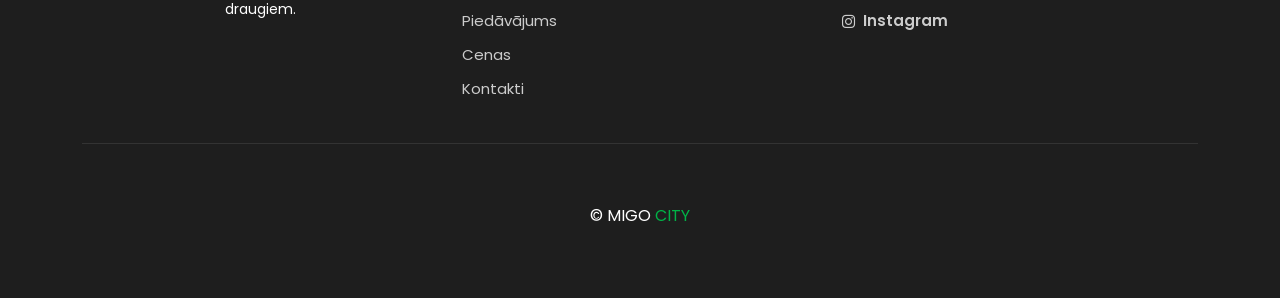
==== commit b05c0968: "Add files via upload" ====
--- a/index.html
+++ b/index.html
@@ -58,7 +58,7 @@
         <div class="col-lg-10 col-xl-9">
           <span class="rentals-hero-badge">Jelgava · visa sezona</span>
           <h1 class="rentals-hero-title">Atpūtas un izklaides inventāra noma ģimenei un draugiem</h1>
-          <p class="rentals-hero-lead">Telšu un to aprīkojums, BBQ elektrolaiva, bērnu elektroauto un daudz kas cits — izvēlies piedāvājumu, rezervē un izbaudi bez liekām raizēm.</p>
+          <p class="rentals-hero-lead">Telts un to aprīkojums, BBQ elektrolaiva, bērnu elektroauto un daudz kas cits — izvēlies piedāvājumu, rezervē un izbaudi bez liekām raizēm.</p>
           <div class="rentals-hero-actions">
             <button type="button" class="btn rentals-btn-primary" data-bs-toggle="modal" data-bs-target="#reservationModal">Rezervēt tagad</button>
             <a href="#cenas" class="btn rentals-btn-outline">Skatīt cenas</a>
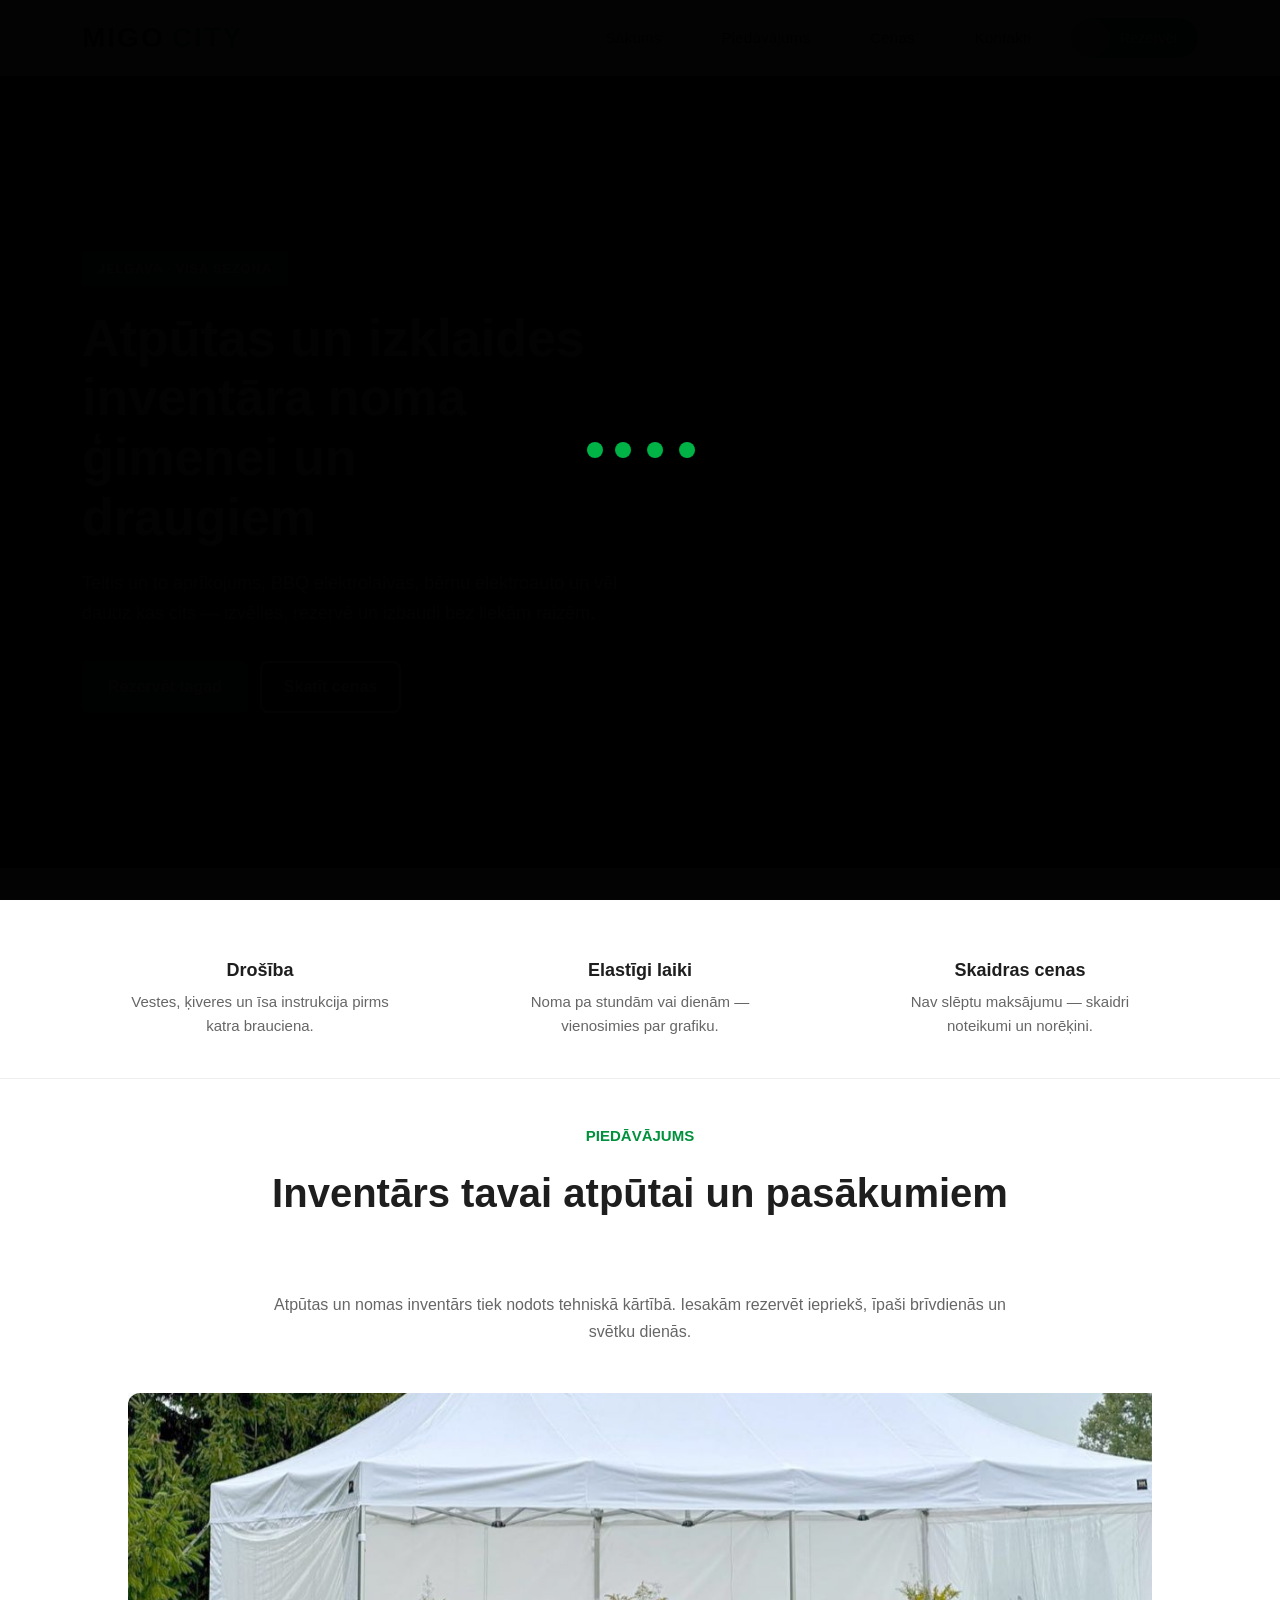
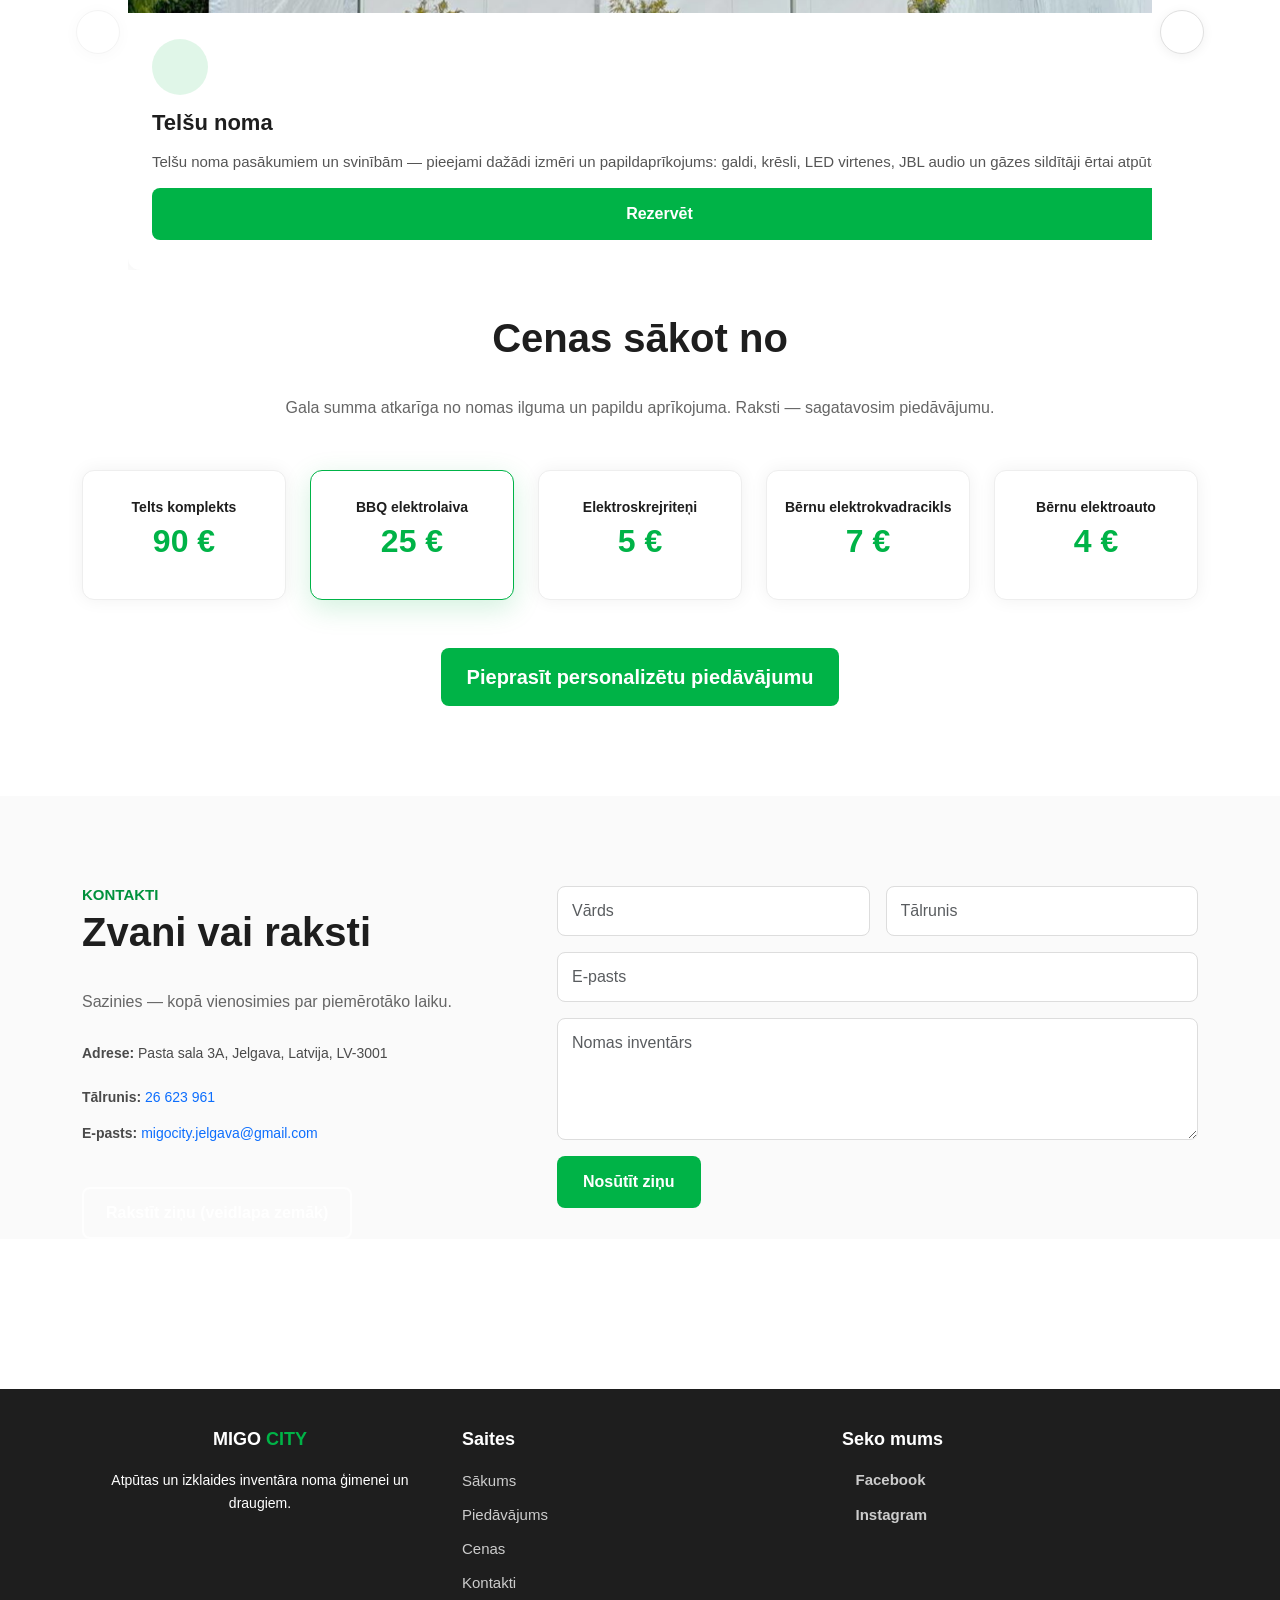
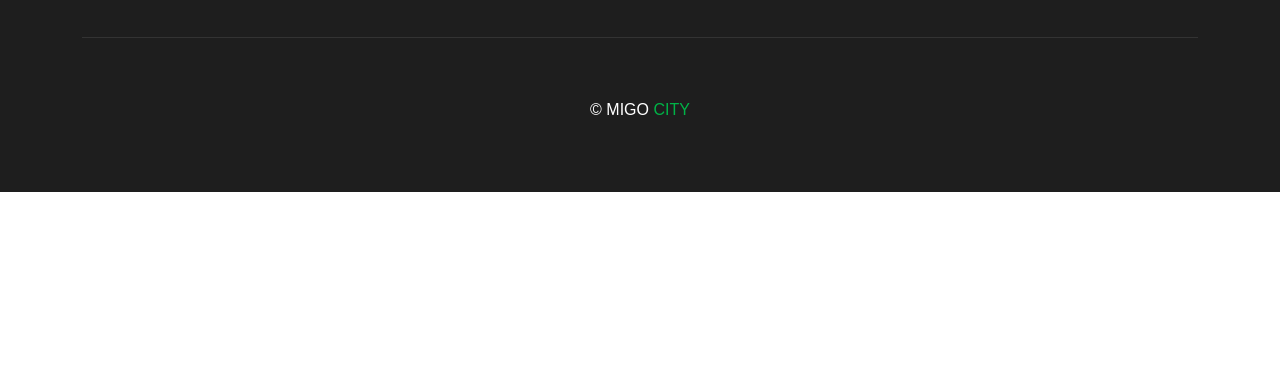
==== commit b945f60a: "Add files via upload" ====
--- a/index.html
+++ b/index.html
@@ -58,7 +58,7 @@
         <div class="col-lg-10 col-xl-9">
           <span class="rentals-hero-badge">Jelgava · visa sezona</span>
           <h1 class="rentals-hero-title">Atpūtas un izklaides inventāra noma ģimenei un draugiem</h1>
-          <p class="rentals-hero-lead">Telts un to aprīkojums, BBQ elektrolaiva, bērnu elektroauto un daudz kas cits — izvēlies piedāvājumu, rezervē un izbaudi bez liekām raizēm.</p>
+          <p class="rentals-hero-lead">Teltis un to aprīkojums, BBQ elektrolaivas, bērnu elektroauto un vēl daudz kas cits — izvēlies, rezervē un izbaudi bez liekām raizēm.</p>
           <div class="rentals-hero-actions">
             <button type="button" class="btn rentals-btn-primary" data-bs-toggle="modal" data-bs-target="#reservationModal">Rezervēt tagad</button>
             <a href="#cenas" class="btn rentals-btn-outline">Skatīt cenas</a>
@@ -104,7 +104,7 @@
         <div class="col-lg-8 offset-lg-2 text-center mb-5">
           <div class="section-heading">
             <h6>Piedāvājums</h6>
-            <h2>Daudzi un dažādi veidi, kā atpūsties</h2>
+            <h2>Inventārs tavai atpūtai un pasākumiem</h2>
           </div>
           <p class="rentals-muted">Atpūtas un nomas inventārs tiek nodots tehniskā kārtībā. Iesakām rezervēt iepriekš, īpaši brīvdienās un svētku dienās.</p>
         </div>
@@ -121,7 +121,7 @@
                 <div class="rentals-card-body">
                   <div class="rentals-icon" aria-hidden="true"><i class="fa-solid fa-campground"></i></div>
                   <h3>Telšu noma</h3>
-                  <p class="rentals-card-text">Telšu noma pasākumiem un svinībām: pieejami vairāki izmēri un nepieciešamais aprīkojums ērtai atpūtai.</p>
+                  <p class="rentals-card-text">Telšu noma pasākumiem un svinībām — pieejami dažādi izmēri un papildaprīkojums: galdi, krēsli, LED virtenes, JBL audio un gāzes sildītāji ērtai atpūtai.</p>
                   <button type="button" class="btn reservation-popup-btn w-100" data-bs-toggle="modal" data-bs-target="#reservationModal">Rezervēt</button>
                 </div>
               </article>
